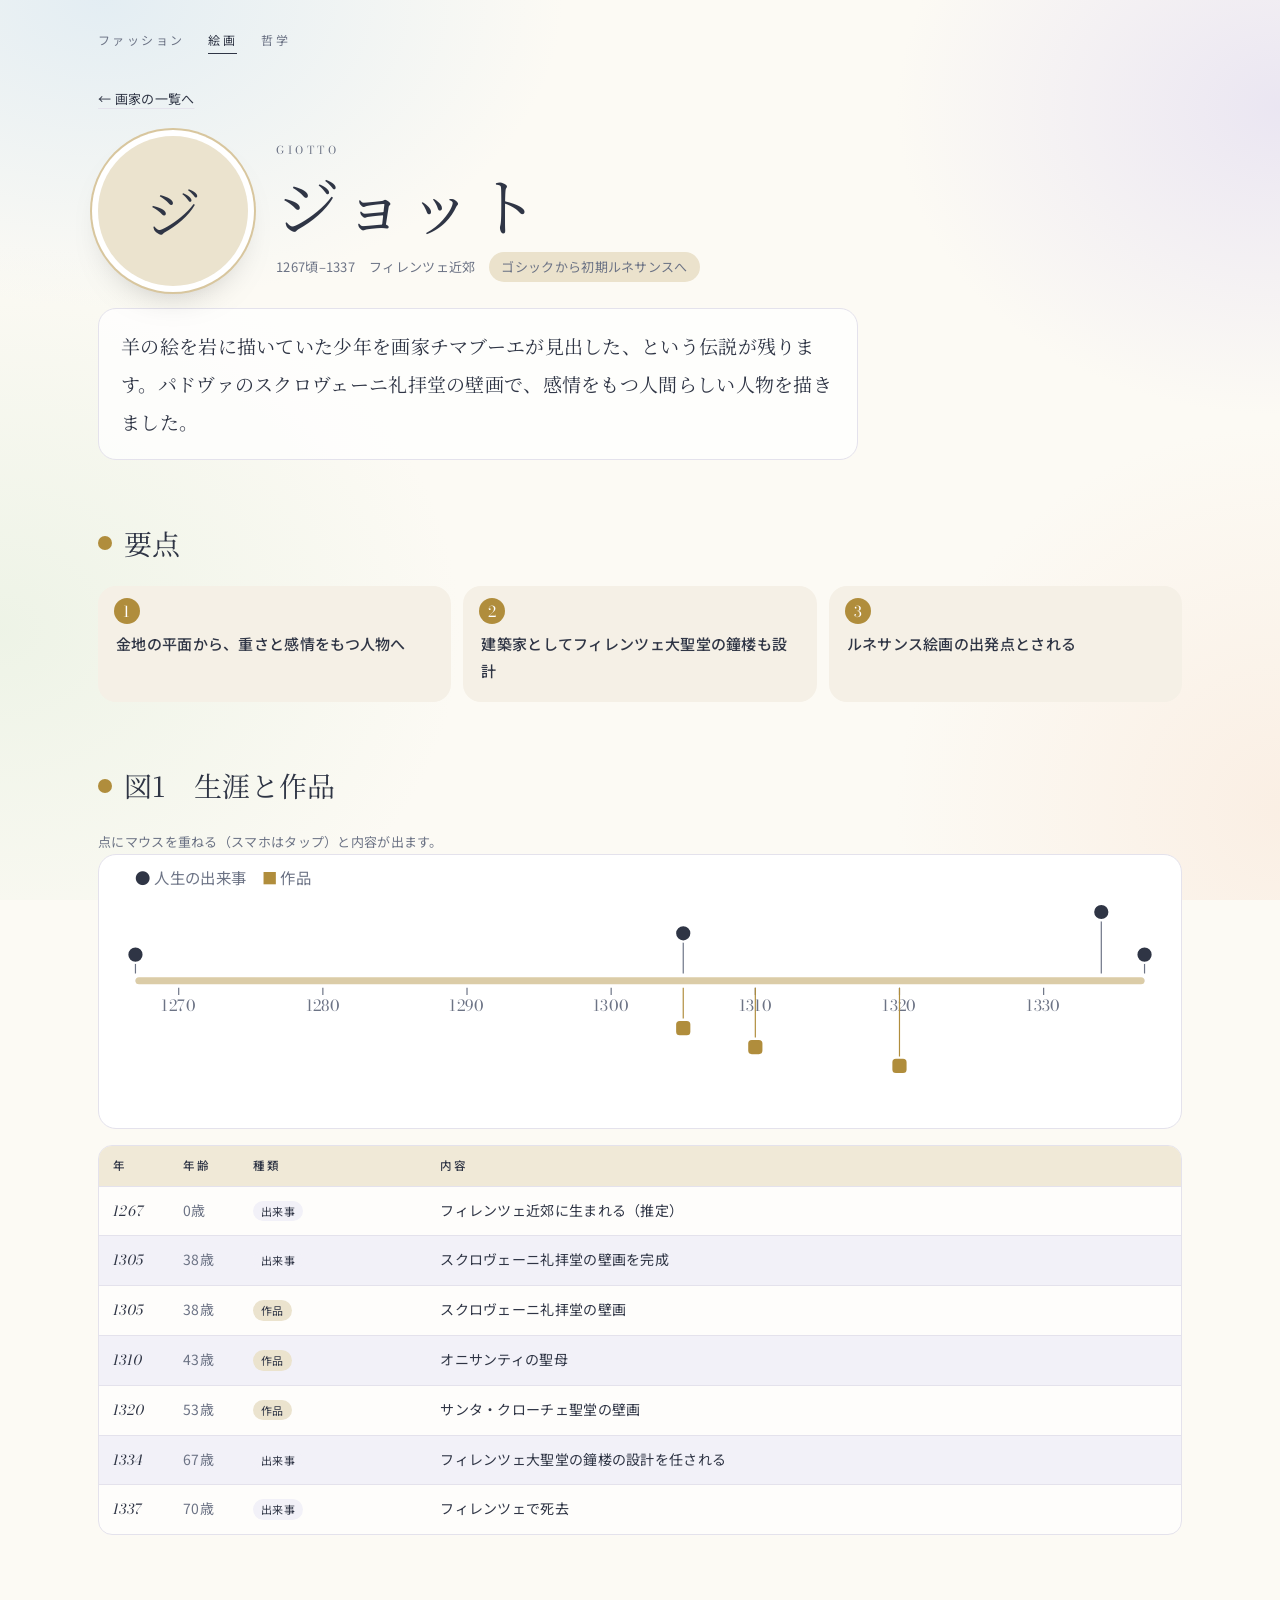
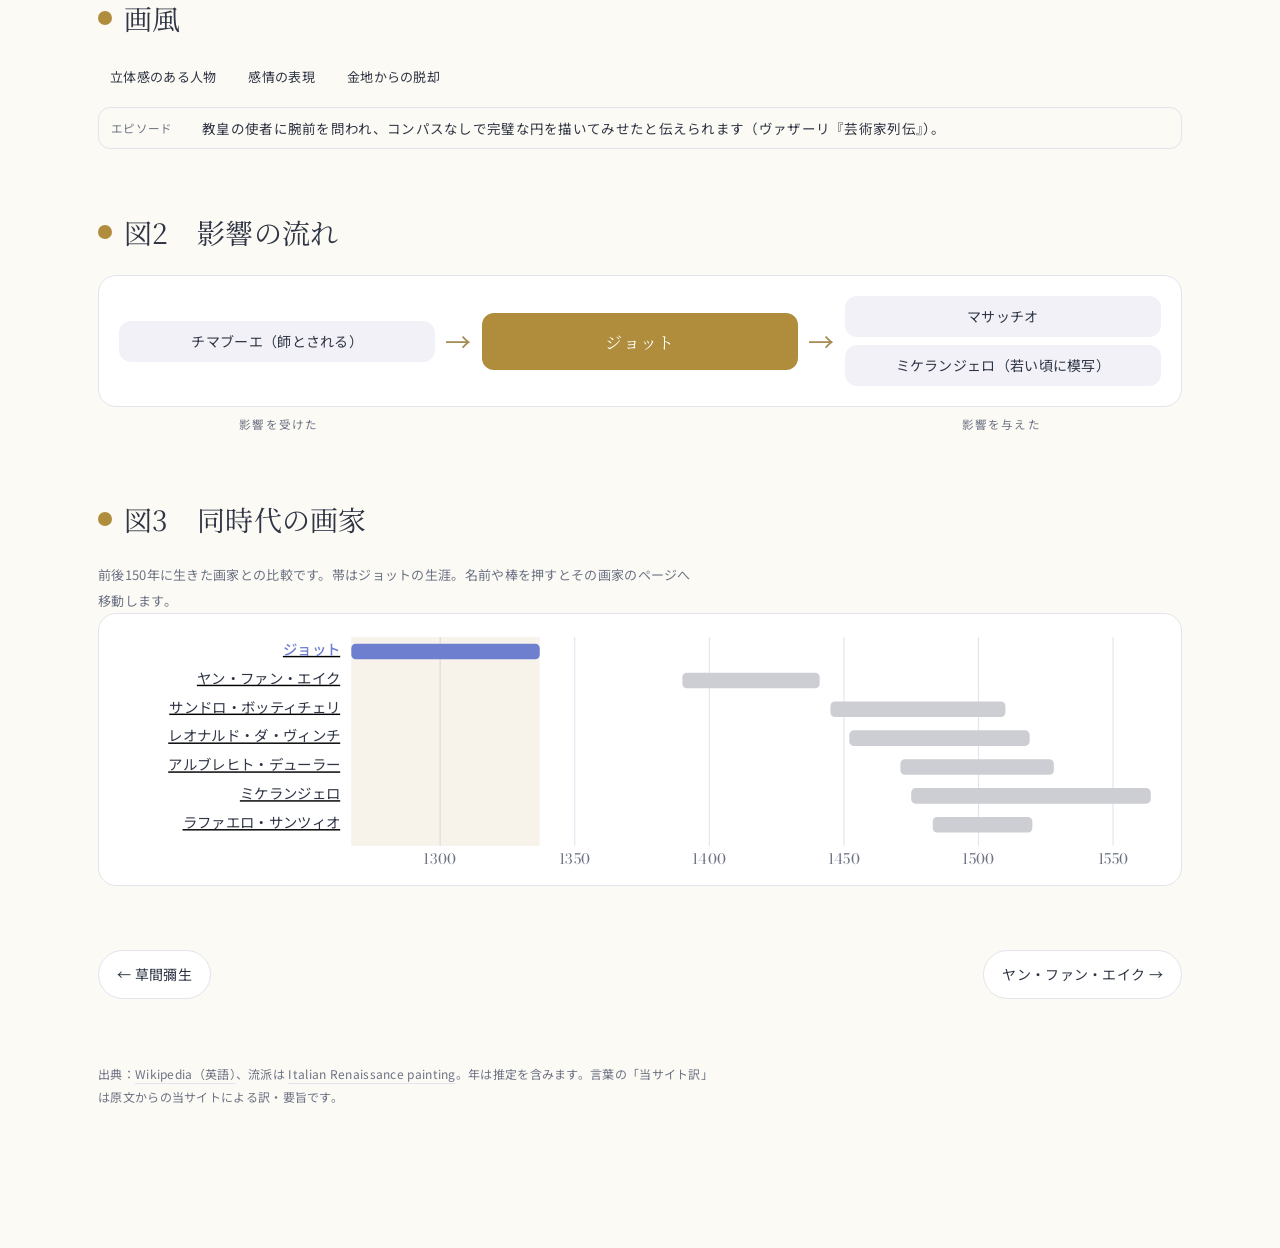
==== artist.html @ 564f96f1 "Add dedicated pages for artists and great books - artist.html?id=…: key points, quotes, life/works t" ====
<!doctype html>
<html lang="ja">
<head>
<meta charset="utf-8">
<meta name="viewport" content="width=device-width, initial-scale=1">
<title>画家を知る</title>
<meta name="description" content="画家の生涯、要点、名言、代表作を図表で紹介するページ">
<link rel="preconnect" href="https://fonts.googleapis.com">
<link rel="preconnect" href="https://fonts.gstatic.com" crossorigin>
<link rel="stylesheet" href="https://fonts.googleapis.com/css2?family=Bodoni+Moda:ital,opsz,wght@0,6..96,400;0,6..96,500;1,6..96,400&family=Noto+Serif+JP:wght@300;400;500&family=Noto+Sans+JP:wght@400;500&display=swap">
<link rel="stylesheet" href="site.css">
</head>
<body class="impression detail-page">

<nav class="genre wrap" aria-label="分野">
  <a href="index.html">ファッション</a>
  <a href="painting.html" aria-current="page">絵画</a>
  <a href="philosophy.html">哲学</a>
</nav>

<main class="wrap" id="page"></main>
<div class="tip" id="tip" role="tooltip" hidden></div>

<script src="data/painting.js"></script>
<script src="data/painting-detail.js"></script>
<script>
const $ = s => document.querySelector(s);
const WIKI = "https://en.wikipedia.org/wiki/";
const yearsOf = a => { const m = a[3].match(/(\d{3,4}).*?–\s*(\d{4})?/); return [+m[1], m[2] ? +m[2] : null]; };
const NOW = 2026;

/* ツールチップ：data-tip を持つ要素に重ねる・タップすると表示 */
const tip = $("#tip");
document.addEventListener("pointerover", e => {
  const t = e.target.closest("[data-tip]"); if (!t) { tip.hidden = true; return; }
  tip.innerHTML = t.dataset.tip; tip.hidden = false;
  const r = t.getBoundingClientRect(), w = tip.offsetWidth;
  tip.style.left = Math.max(8, Math.min(innerWidth - w - 8, r.left + r.width / 2 - w / 2)) + "px";
  tip.style.top = (r.top + scrollY - tip.offsetHeight - 10) + "px";
});

const id = new URLSearchParams(location.search).get("id") || ARTISTS[0][0];
const idx = Math.max(0, ARTISTS.findIndex(a => a[0] === id));
const a = ARTISTS[idx], d = ARTIST_DETAIL[a[0]] || {pts:[], life:[], works:[], from:[], to:[]};
const m = MOVEMENTS.find(x => x.id === a[5]);
const [born, died] = yearsOf(a), end = died || NOW;
document.title = `${a[1]}｜画家を知る`;

/* 図1：生涯と作品の年表（上：出来事、下：作品） */
function lifeChart(){
  const W = 900, H = 190, L = 24, R = 24, Y = 96;
  const x = y => L + (y - born) / Math.max(1, end - born) * (W - L - R);
  const step = (end - born) > 60 ? 10 : 5;
  let g = `<line x1="${L}" y1="${Y}" x2="${W-R}" y2="${Y}" stroke="var(--hair)" stroke-width="2"/>`;
  g += `<rect x="${L}" y="${Y-3}" width="${x(end)-L}" height="6" rx="3" fill="color-mix(in srgb,var(--mc) 45%,#fff)"/>`;
  for (let t = Math.ceil(born / step) * step; t <= end; t += step){
    g += `<line x1="${x(t)}" y1="${Y+6}" x2="${x(t)}" y2="${Y+12}" stroke="var(--sub)" stroke-width="1"/><text x="${x(t)}" y="${Y+26}" text-anchor="middle" class="ax">${t}</text>`;
  }
  d.life.forEach((e, i) => {
    const h = 22 + (i % 3) * 18;
    g += `<line x1="${x(e[0])}" y1="${Y-6}" x2="${x(e[0])}" y2="${Y-h}" stroke="var(--sub)" stroke-width="1"/>
      <circle class="hit" cx="${x(e[0])}" cy="${Y-h}" r="7" fill="var(--ink)" stroke="#fff" stroke-width="2" data-tip="<b>${e[0]}年（${e[0]-born}歳ごろ）</b><br>${e[1]}"/>`;
  });
  d.works.forEach((w, i) => {
    const h = 40 + (i % 3) * 16;
    g += `<line x1="${x(w[1])}" y1="${Y+6}" x2="${x(w[1])}" y2="${Y+h}" stroke="var(--mc)" stroke-width="1"/>
      <rect class="hit" x="${x(w[1])-7}" y="${Y+h-7}" width="14" height="14" rx="4" fill="var(--mc)" stroke="#fff" stroke-width="2" data-tip="<b>${w[0]}</b><br>${w[1]}年（${w[1]-born}歳ごろ）"/>`;
  });
  g += `<text x="${L}" y="14" class="lg"><tspan class="dot-ink">●</tspan> 人生の出来事　<tspan class="dot-mc">■</tspan> 作品</text>`;
  return `<svg viewBox="0 0 ${W} ${H+20}" class="chart" role="img" aria-label="${a[1]}の生涯の出来事と作品を年代順に並べた図">${g}</svg>`;
}

/* 図2：同時代の画家（生涯の長さを横棒で） */
function peersChart(){
  const rows = ARTISTS.map(p => { const [b, e] = yearsOf(p); return {p, b, e: e || NOW, alive: !e}; }).sort((u, v) => u.b - v.b);
  const lo = born - 150, hi = end + 150;
  const list = rows.filter(r => r.e >= lo && r.b <= hi);
  const W = 960, L = 220, R = 20, RH = 26, H = list.length * RH + 40;
  const min = Math.min(...list.map(r => r.b)), max = Math.max(...list.map(r => r.e));
  const x = y => L + (y - min) / (max - min) * (W - L - R);
  let g = "";
  for (let t = Math.ceil(min / 50) * 50; t <= max; t += 50) g += `<line x1="${x(t)}" y1="10" x2="${x(t)}" y2="${H-24}" stroke="var(--hair)" stroke-width="1"/><text x="${x(t)}" y="${H-8}" text-anchor="middle" class="ax">${t}</text>`;
  g += `<rect x="${x(born)}" y="10" width="${x(end)-x(born)}" height="${H-34}" fill="color-mix(in srgb,var(--mc) 10%,transparent)"/>`;
  list.forEach((r, i) => {
    const me = r.p[0] === a[0], y = 14 + i * RH;
    g += `<a href="artist.html?id=${r.p[0]}"><text x="${L-10}" y="${y+12}" text-anchor="end" class="rl${me ? " me" : ""}">${r.p[1]}</text>
      <rect class="hit" x="${x(r.b)}" y="${y+2}" width="${Math.max(4, x(r.e)-x(r.b))}" height="14" rx="4" fill="${me ? "var(--ox)" : "color-mix(in srgb,var(--sub) 35%,#fff)"}" data-tip="<b>${r.p[1]}</b><br>${r.p[3]}${r.alive ? "（存命）" : ""}"/></a>`;
  });
  return `<svg viewBox="0 0 ${W} ${H}" class="chart" role="img" aria-label="${a[1]}と前後150年の画家の生涯の比較">${g}</svg>`;
}

const flow = (from, to) => `<div class="flowmap">
  <div class="fcol">${from.map(t => `<span class="fnode">${t}</span>`).join("") || `<span class="fnode muted">―</span>`}</div>
  <div class="farrow" aria-hidden="true">→</div>
  <div class="fcol"><span class="fnode me">${a[1]}</span></div>
  <div class="farrow" aria-hidden="true">→</div>
  <div class="fcol">${to.map(t => `<span class="fnode">${t}</span>`).join("") || `<span class="fnode muted">―</span>`}</div>
 </div>
 <div class="flowkey"><span>影響を受けた</span><span></span><span>影響を与えた</span></div>`;

const timeline = [...d.life.map(e => [e[0], e[1], "出来事"]), ...d.works.map(w => [w[1], w[0], "作品"])].sort((u, v) => u[0] - v[0]);
const prev = ARTISTS[(idx - 1 + ARTISTS.length) % ARTISTS.length], next = ARTISTS[(idx + 1) % ARTISTS.length];

$("#page").style.setProperty("--mc", m.c);
$("#page").innerHTML = `
 <a class="back linkbtn" href="painting.html#artists">← 画家の一覧へ</a>
 <header class="dp-hero">
  <a class="portrait big" href="${WIKI + a[2]}" target="_blank" rel="noopener" ${a[11] ? `data-portrait="${a[2]}"` : ""}><span>${a[1].slice(0,1)}</span></a>
  <div>
   <div class="eyebrow">${a[2].replace(/_/g, " ")}</div>
   <h1>${a[1]}</h1>
   <div class="dp-meta"><span>${a[3]}</span><span>${a[4]}</span><a class="mpill" href="painting.html#${m.id}" style="--mc:${m.c}">${m.t}</a></div>
  </div>
 </header>
 <p class="dp-lead">${a[6]}</p>

 <h2 class="dp-h">要点</h2>
 <ol class="points">${d.pts.map(p => `<li>${p}</li>`).join("")}</ol>

 ${a[10] ? `<h2 class="dp-h">言葉</h2><figure class="bigquote"><blockquote>「${a[10][0]}」</blockquote><figcaption>${a[1]}　${a[10][1]}</figcaption></figure>` : ""}

 <h2 class="dp-h">図1　生涯と作品</h2>
 <p class="caption">点にマウスを重ねる（スマホはタップ）と内容が出ます。</p>
 <div class="chart-wrap">${lifeChart()}</div>
 <div class="tbl-wrap"><table class="tbl timeline">${table(["年","年齢","種類","内容"], timeline.map(t => [`<span class="latin">${t[0]}</span>`, `${t[0] - born}歳`, `<span class="kind-${t[2] === "作品" ? "w" : "l"}">${t[2]}</span>`, t[1]]))}</table></div>

 <h2 class="dp-h">画風</h2>
 <ul class="signs">${a[7].map(s => `<li>${s}</li>`).join("")}</ul>
 <dl class="kv" style="margin-top:14px"><div><dt>エピソード</dt><dd>${a[9]}</dd></div></dl>

 <h2 class="dp-h">図2　影響の流れ</h2>
 ${flow(d.from, d.to)}

 <h2 class="dp-h">図3　同時代の画家</h2>
 <p class="caption">前後150年に生きた画家との比較です。帯は${a[1]}の生涯。名前や棒を押すとその画家のページへ移動します。</p>
 <div class="chart-wrap">${peersChart()}</div>

 <nav class="pager">
  <a href="artist.html?id=${prev[0]}">← ${prev[1]}</a>
  <a href="artist.html?id=${next[0]}">${next[1]} →</a>
 </nav>
 <p class="notice">出典：<a href="${WIKI + a[2]}" target="_blank" rel="noopener">Wikipedia（英語）</a>、流派は ${m.src.map(s => `<a href="${WIKI + s}" target="_blank" rel="noopener">${s.replace(/_/g, " ")}</a>`).join("、")}。年は推定を含みます。言葉の「当サイト訳」は原文からの当サイトによる訳・要旨です。</p>`;

function table(head, rows){ return `<thead><tr>${head.map(h => `<th scope="col">${h}</th>`).join("")}</tr></thead><tbody>${rows.map(r => `<tr>${r.map((c,i) => `<td data-l="${head[i]}"><span>${c}</span></td>`).join("")}</tr>`).join("")}</tbody>`; }

/* 肖像：パブリックドメインの代表画像がある画家だけ */
(async () => {
  const el = document.querySelector("[data-portrait]"); if (!el) return;
  try {
    const r = await fetch("https://en.wikipedia.org/api/rest_v1/page/summary/" + encodeURIComponent(el.dataset.portrait));
    const u = r.ok ? ((await r.json()).thumbnail || {}).source : null; if (!u) return;
    const img = new Image(); img.alt = ""; img.onload = () => { el.innerHTML = ""; el.appendChild(img); }; img.src = u;
  } catch(_) {}
})();
</script>
</body>
</html>
---- site.css ----
/* Layout: ファッション誌の誌面。白い紙に黒の活字、ディドン体の数字と欧文、細い罫線と余白で区切る。箱や色面は使わない */
:root{
  --bg:#FFFCF7; --ink:#2B2826; --sub:#7A736B; --hair:#EEE7DC; --tint:#F8F2E8; --ox:#E4573D;
  --paper:var(--bg); --muted:var(--sub); --line:var(--hair); --accent:var(--ink); --accent-soft:var(--tint); --mark:var(--ox);
  --k-founder:#C2452F; --k-designer:#2B2826; --k-art:#8C6A4F; --k-place:#5E7385; --k-society:#A8A8A8;
  --f-latin:"Bodoni Moda","Didot","Bodoni 72",serif;
  --f-jserif:"Noto Serif JP","Hiragino Mincho ProN","Yu Mincho",serif;
  --f-body:"Noto Sans JP","Hiragino Sans","Yu Gothic",sans-serif;
}
/* 端末のダークモードには追従せず、常に明るい配色で表示する */
:root[data-theme="dark"]{
  --bg:#0E0E0E; --ink:#EDEDEA; --sub:#9A9A96; --hair:#2A2A2A; --tint:#171716; --ox:#D98B80;
  --k-founder:#D98B80; --k-designer:#EDEDEA; --k-art:#C9A585; --k-place:#93A9BC; --k-society:#6A6A6A; color-scheme:dark}

*{box-sizing:border-box}
body{background:var(--bg);color:var(--ink);font-family:var(--f-body);font-weight:400;font-size:15px;line-height:1.95;letter-spacing:.02em;-webkit-font-smoothing:antialiased}
a{color:inherit;text-decoration:underline;text-decoration-thickness:1px;text-underline-offset:4px;text-decoration-color:var(--hair)}
a:hover{text-decoration-color:var(--ink)}
.wrap{max-width:1180px;margin:0 auto;padding-inline:clamp(16px,4vw,48px)}
h1,h2,h3,h4,h5{margin:0;font-weight:400;text-wrap:balance}
:focus-visible{outline:1px solid var(--ink);outline-offset:3px}
.latin{font-family:var(--f-latin)}
.kicker{font-family:var(--f-latin);font-style:italic;font-size:17px;color:var(--sub);letter-spacing:.01em;display:block;margin-bottom:6px}
.linkbtn{font:inherit;font-size:13px;background:none;border:0;padding:0;color:var(--ink);cursor:pointer;text-decoration:underline;text-decoration-thickness:1px;text-underline-offset:4px;text-decoration-color:var(--hair)}
.linkbtn:hover{text-decoration-color:var(--ink)}
.empty{color:var(--sub)}

/* Masthead */
header.hero{padding-block:clamp(40px,8vw,96px) clamp(28px,4vw,48px);display:grid;grid-template-columns:minmax(0,1.5fr) minmax(0,1fr);gap:24px 56px;align-items:end}
.eyebrow{font-family:var(--f-latin);font-size:12px;letter-spacing:.32em;text-transform:uppercase;color:var(--sub);grid-column:1/-1}
.hero h1{font-family:var(--f-jserif);font-weight:300;font-size:clamp(52px,10vw,124px);line-height:1.05;letter-spacing:.06em}
.hero p{margin:0;color:var(--sub);font-size:14px;line-height:2;max-width:30em}
.strip{display:none}

/* Nav */
nav.tabs{position:sticky;top:env(safe-area-inset-top,0px);z-index:10;background:var(--bg);border-top:1px solid var(--ink);border-bottom:1px solid var(--hair)}
nav.tabs .wrap{display:flex;gap:clamp(18px,3vw,40px);overflow-x:auto;scrollbar-width:none}
nav.tabs button{font:inherit;font-size:13px;letter-spacing:.14em;background:none;border:0;color:var(--sub);padding:16px 0 14px;cursor:pointer;white-space:nowrap;border-bottom:1px solid transparent;margin-bottom:-1px}
nav.tabs button:hover{color:var(--ink)}
nav.tabs button[aria-selected="true"]{color:var(--ink);border-bottom:2px solid var(--ox)}
nav.tabs button small{display:none}
main{padding-block:clamp(40px,6vw,80px) 120px}
section>h2{font-family:var(--f-jserif);font-weight:400;font-size:clamp(28px,4vw,44px);line-height:1.3;letter-spacing:.04em;margin-bottom:18px}
.lead{max-width:38em;color:var(--sub);margin:0 0 48px;font-size:14.5px}
h3.sub{font-family:var(--f-jserif);font-size:21px;font-weight:400;letter-spacing:.04em;margin:72px 0 20px;padding-top:18px;border-top:1px solid var(--ink)}
h3.sub .dot{display:inline-block;width:8px;height:8px;border-radius:50%;margin-right:12px;vertical-align:middle}
.caption{font-size:13px;color:var(--sub);margin:12px 0 0;max-width:46em}
.notice{font-size:12px;color:var(--sub);margin-top:64px;max-width:52em;line-height:1.9}

/* ページ内ID */
.sid{font-size:11px;letter-spacing:.04em;color:var(--sub);text-decoration-color:transparent;font-family:ui-monospace,Menlo,Consolas,monospace;word-break:break-all;line-height:1.5}
.sid:hover{color:var(--ink);text-decoration-color:var(--hair)}
.sid.copied::after{content:" コピーしました";font-family:var(--f-body);color:var(--mark)}
/* 公式動画 */
.video{flex-basis:100%;max-width:640px;aspect-ratio:16/9;background:var(--tint);border:1px solid var(--hair)}
.video iframe{display:block;width:100%;height:100%;border:0}
.vplay{font:inherit;width:100%;height:100%;background:none;border:0;color:var(--ink);cursor:pointer;display:flex;flex-direction:column;align-items:center;justify-content:center;gap:4px;font-size:14px;letter-spacing:.06em}
.vplay span{font-size:28px;line-height:1}
.vplay small{font-size:11.5px;color:var(--sub)}
.vplay:hover span{color:var(--mark)}

/* Filter = text index */
.filter,.brandbar{display:flex;flex-wrap:wrap;gap:6px 22px;margin-bottom:28px}
.chip{font:inherit;font-size:13px;letter-spacing:.06em;background:none;border:0;padding:2px 0;color:var(--sub);cursor:pointer;border-bottom:1px solid transparent}
.chip:hover{color:var(--ink)}
.chip[aria-pressed="true"]{color:var(--ink);border-bottom-color:var(--ink)}
.thread-note{font-size:14px;max-width:44em;margin:-8px 0 32px;color:var(--ink)}
.thread-note b{font-weight:500;margin-right:8px}

/* Timeline */
.eras{border-top:1px solid var(--ink)}
.era{display:grid;grid-template-columns:minmax(150px,240px) minmax(0,1fr);gap:24px 48px;padding:36px 0;border-bottom:1px solid var(--hair);transition:opacity .25s}
.era.dim{opacity:.22}
.swatch{display:flex;flex-direction:column;gap:12px}
.swatch .cloth{width:36px;height:3px}
.swatch .cloth::after{content:none}
.swatch .code{display:none}
.era .years{font-family:var(--f-latin);font-size:clamp(30px,4vw,46px);line-height:1;letter-spacing:-.01em;order:-1}
.era-body{min-width:0}
.era-body .years{display:none}
.era h3{font-family:var(--f-jserif);font-size:22px;letter-spacing:.04em;margin-bottom:10px}
.era .sum{margin:0;max-width:40em}
.tags{margin-top:12px;font-size:12px;color:var(--sub);letter-spacing:.06em}
.tag{display:inline}.tag+.tag::before{content:" ／ "}
details{margin-top:18px}
summary{cursor:pointer;font-size:13px;letter-spacing:.1em;list-style:none;display:inline-block;border-bottom:1px solid var(--hair)}
summary::-webkit-details-marker{display:none}
summary::before{content:"＋ "}
details[open] summary::before{content:"− "}
.cols{display:grid;grid-template-columns:minmax(0,1.3fr) minmax(0,1fr);gap:40px;margin-top:24px}
.cols>div{min-width:0}
.cols h4{font-size:11px;letter-spacing:.24em;color:var(--sub);margin:0 0 10px}
ol.events{list-style:none;padding:0;margin:0;display:grid;gap:10px}
ol.events li{display:grid;grid-template-columns:64px 1fr;gap:12px;font-size:14px;line-height:1.8}
ol.events .y{font-family:var(--f-latin);font-size:15px}
.people{font-size:14px;margin:0 0 22px}
.legacy{font-size:14px;line-height:1.9}

/* Threads */
.threads{display:grid;grid-template-columns:repeat(2,minmax(0,1fr));gap:0 56px}
.thread{border-top:1px solid var(--ink);padding:24px 0 40px}
.thread h3{font-family:var(--f-jserif);font-size:22px;letter-spacing:.04em}
.thread .q{color:var(--sub);font-size:14px;margin:6px 0 20px}
.flow{display:flex;flex-direction:column;gap:8px;font-size:14px}
.flow span.n{display:grid;grid-template-columns:76px 1fr;gap:10px}
.flow span.n b{font-family:var(--f-latin);font-weight:400;font-size:15px}
.flow .arr{display:none}
.thread .see{margin-top:20px;font-size:14px;color:var(--sub)}
.thread .see .linkbtn{margin-top:8px;display:inline-block}

/* Glossary */
.search{width:100%;max-width:440px;font:inherit;padding:10px 0;border:0;border-bottom:1px solid var(--ink);background:transparent;color:var(--ink);margin-bottom:36px;border-radius:0}
.search:focus{outline:none;border-bottom-width:2px}
dl.gloss{display:grid;grid-template-columns:repeat(2,minmax(0,1fr));gap:0 56px;margin:0;border-top:1px solid var(--ink)}
.term{padding:20px 0;border-bottom:1px solid var(--hair)}
.term dt{font-family:var(--f-jserif);font-size:18px;letter-spacing:.03em}
.term dt .en{font-family:var(--f-latin);font-style:italic;font-size:14px;color:var(--sub);margin-left:12px}
.term dd{margin:6px 0 0;font-size:14px}

/* Now */
.lenses{list-style:none;padding:0;margin:0;counter-reset:l;border-top:1px solid var(--ink)}
.lenses li{counter-increment:l;display:grid;grid-template-columns:72px minmax(0,1fr);gap:4px 24px;padding:24px 0;border-bottom:1px solid var(--hair)}
.lenses li::before{content:counter(l,decimal-leading-zero);font-family:var(--f-latin);font-size:30px;line-height:1;grid-row:span 2}
.lenses b{font-family:var(--f-jserif);font-weight:400;font-size:19px}
.lenses span{font-size:14px;color:var(--sub)}
.cycle{overflow-x:auto;padding:8px 0}
.cycle svg{display:block;min-width:620px;width:100%;height:auto}
.now{display:grid;grid-template-columns:repeat(3,minmax(0,1fr));gap:0 40px}
.now div{border-top:1px solid var(--hair);padding:20px 0 28px}
.now h4{font-family:var(--f-jserif);font-size:17px;margin:0 0 8px}
.now p{margin:0;font-size:13.5px;color:var(--sub);line-height:1.9}
.sources{list-style:none;padding:0;margin:0;border-top:1px solid var(--ink)}
.sources li{display:grid;grid-template-columns:minmax(160px,260px) 1fr;gap:16px;padding:16px 0;border-bottom:1px solid var(--hair);font-size:14px}
.sources li a{font-family:var(--f-latin);font-size:18px;text-decoration:none}
.sources li span{color:var(--sub);font-size:13px}

/* Runway */
.seasonkey{display:grid;grid-template-columns:repeat(4,minmax(0,1fr));gap:0 32px;border-top:1px solid var(--ink);margin-bottom:8px}
.seasonkey span{font-size:13px;color:var(--sub);padding:16px 0;line-height:1.7}
.seasonkey b{display:block;font-family:var(--f-latin);font-weight:400;font-size:22px;color:var(--ink);margin-bottom:2px}
.mood{list-style:none;padding:0;margin:0;border-top:1px solid var(--ink)}
.mood li{display:grid;grid-template-columns:minmax(120px,200px) minmax(0,1fr);gap:24px;padding:22px 0;border-bottom:1px solid var(--hair)}
.mood .y{font-family:var(--f-latin);font-size:24px;line-height:1.2}
.mood b{display:block;font-family:var(--f-jserif);font-weight:400;font-size:18px;margin-bottom:4px}
.mood span{font-size:14px;color:var(--sub)}
.brandbar{gap:10px 28px;border-top:1px solid var(--ink);padding-top:20px}
.brandbar .chip{font-family:var(--f-latin);font-size:15px;letter-spacing:.14em;text-transform:uppercase}
.photonote{font-size:12.5px;color:var(--sub);margin:0 0 40px;max-width:56em;line-height:1.9}
.brand{padding:0}
.brand-head{padding-bottom:28px}
.brand-head h3{font-family:var(--f-latin);font-size:clamp(44px,8vw,96px);line-height:1;letter-spacing:.02em;text-transform:uppercase}
.brand-head .now-cd{font-size:13px;color:var(--sub);margin-top:14px;letter-spacing:.04em}
.brand-head .now-cd b{color:var(--ink);font-weight:500}
.brand-grid{display:grid;grid-template-columns:minmax(0,1fr) minmax(0,1.4fr);gap:24px 64px;border-top:1px solid var(--hair);padding-top:24px;margin-bottom:56px}
.brand-grid>div{min-width:0}
.brand h4{font-size:11px;letter-spacing:.24em;color:var(--sub);margin:0 0 14px;font-weight:400}
.cdline{list-style:none;padding:0;margin:0;display:grid;gap:10px}
.cdline li{display:grid;grid-template-columns:110px 1fr;gap:12px;font-size:14px;color:var(--sub)}
.cdline li.cur{color:var(--ink)}
.cdline li span{font-family:var(--f-latin);font-size:14px}
.readit{font-family:var(--f-jserif);font-size:16px;line-height:2}
.showlist{border-top:1px solid var(--ink)}
.show{display:grid;grid-template-columns:minmax(140px,220px) minmax(0,1fr);gap:24px 48px;padding:40px 0;border-bottom:1px solid var(--hair)}
.show .fig{display:none}
.show-side{display:flex;flex-direction:column;gap:10px}
.show-side .season{font-family:var(--f-latin);font-size:clamp(26px,3vw,36px);line-height:1}
.show-side .when{font-size:12px;color:var(--sub);line-height:1.7}
.pal{display:flex;gap:0;margin-top:6px}
.pal span{width:22px;height:22px}
.show-body{min-width:0}
.show-meta{display:flex;flex-wrap:wrap;gap:4px 14px;font-size:12px;color:var(--sub);letter-spacing:.06em}
.show-meta .season{font-family:var(--f-latin);font-size:14px;letter-spacing:.12em;color:var(--ink)}
.show h5{font-family:var(--f-jserif);font-size:24px;letter-spacing:.03em;margin:0 0 18px;line-height:1.5}
dl.pts{margin:0;display:grid;gap:10px}
dl.pts div{display:grid;grid-template-columns:7em minmax(0,1fr);gap:16px;font-size:14px;line-height:1.9}
dl.pts dt{color:var(--sub);font-size:12px;letter-spacing:.08em;padding-top:3px}
dl.pts dd{margin:0}
.evals{display:grid;grid-template-columns:repeat(2,minmax(0,1fr));gap:32px;margin-top:24px;padding-top:18px;border-top:1px solid var(--hair)}
.ev{font-size:13.5px;line-height:1.9}
.ev b{display:block;font-size:11px;letter-spacing:.24em;font-weight:400;color:var(--sub);margin-bottom:4px}
.ev.con b{color:var(--ox)}
.ctx{font-size:13.5px;margin:20px 0 0;color:var(--sub)}
.ctx b{font-size:11px;letter-spacing:.24em;font-weight:400;margin-right:12px;color:var(--ink)}
.links{margin-top:24px;display:flex;flex-wrap:wrap;gap:10px 28px;align-items:baseline}
.more{font-size:14px;letter-spacing:.06em;text-decoration-color:var(--ink)}
.photo{font-size:13px;color:var(--sub)}
.src{flex-basis:100%;font-size:11.5px;color:var(--sub);display:flex;flex-wrap:wrap;gap:2px 14px;line-height:1.8}
.src span{letter-spacing:.24em;margin-right:4px}
.src a{color:var(--sub)}

/* Detail */
.back{margin-bottom:40px}
.dhead{padding-bottom:48px}
.dhead .show-meta{margin-bottom:14px}
.dhead h2{font-family:var(--f-jserif);font-weight:300;font-size:clamp(34px,6vw,72px);line-height:1.2;letter-spacing:.04em;margin:0 0 28px}
.concept{font-family:var(--f-jserif);font-size:clamp(16px,1.8vw,19px);line-height:2.1;max-width:36em;margin:0}
.chain{display:grid;grid-auto-flow:column;grid-auto-columns:minmax(0,1fr);position:relative;margin:8px 0 24px;padding-top:44px}
.chain::before{content:"";position:absolute;left:0;right:0;top:51px;height:1px;background:var(--ink)}
.node{position:relative;padding:28px 16px 0 0;font-size:13.5px;line-height:1.6;min-width:0}
.node::before{content:"";position:absolute;top:3px;left:0;width:9px;height:9px;border-radius:50%;background:var(--bg);border:1px solid var(--ink)}
.node.here::before{background:var(--ink)}
.node .cy{position:absolute;top:-44px;left:0;font-family:var(--f-latin);font-size:26px;line-height:1}
.node span:last-child{display:block}
.node.here span:last-child{font-weight:500}
.carr{display:none}
.srcgrid{border-top:1px solid var(--ink)}
.srccard{display:grid;grid-template-columns:minmax(120px,200px) minmax(0,1fr);gap:4px 48px;padding:28px 0;border-bottom:1px solid var(--hair);transition:background .4s}
.srccard.flash{background:var(--tint)}
.srchead{grid-row:span 5;display:flex;flex-direction:column;gap:8px}
.srchead .cy{font-family:var(--f-latin);font-size:26px;line-height:1}
.kind{font-size:11px;letter-spacing:.14em;color:var(--sub);display:flex;align-items:center;gap:8px}
.kind::before{content:"";width:7px;height:7px;border-radius:50%;background:currentColor}
.k-founder::before{background:var(--k-founder)}.k-designer::before{background:var(--k-designer)}.k-art::before{background:var(--k-art)}.k-place::before{background:var(--k-place)}.k-society::before{background:var(--k-society)}
.srccard h4{font-family:var(--f-jserif);font-size:20px;letter-spacing:.03em;margin:0 0 8px}
.srccard p{font-size:14px;margin:0 0 12px;max-width:42em}
.srccard .how{font-family:var(--f-jserif);font-size:15px}
.srccard .how b{display:block;font-family:var(--f-body);font-size:11px;letter-spacing:.24em;font-weight:400;color:var(--sub);margin-bottom:2px}
.srclinks{display:flex;flex-direction:column;gap:6px;font-size:12.5px;color:var(--sub)}
.srclinks .linkbtn{align-self:flex-start;font-size:12.5px}
.dbody{display:grid;grid-template-columns:minmax(140px,220px) minmax(0,1fr);gap:24px 48px;border-top:1px solid var(--ink);padding-top:28px}
.fig{margin:0}
.fig svg{display:none}
.fig figcaption{display:none}
#srcmap{border-top:1px solid var(--ink);padding-top:16px}
#srcmap svg{min-width:720px}

/* Forecast */
.method{display:grid;grid-template-columns:repeat(3,minmax(0,1fr));gap:0 40px;margin-bottom:24px}
.method div{border-top:1px solid var(--ink);padding:20px 0}
.method h4{font-family:var(--f-jserif);font-size:19px;margin:0 0 8px}
.method p{margin:0;font-size:13.5px;color:var(--sub)}
.calc{border-top:1px solid var(--ink);border-bottom:1px solid var(--hair);padding:28px 0 32px;margin-top:48px}
.calc label{font-family:var(--f-jserif);font-size:18px}
.calc input[type=range]{width:100%;max-width:520px;display:block;margin:20px 0 4px;accent-color:var(--ink)}
.calc .yr{font-family:var(--f-latin);font-size:64px;line-height:1.1}
.calc-out{display:grid;grid-template-columns:repeat(2,minmax(0,1fr));gap:40px;margin-top:20px}
.calc-out div{min-width:0}
.calc-out .k{font-size:11px;letter-spacing:.24em;color:var(--sub);margin-bottom:6px}
.calc-out p{margin:0;font-size:14px;line-height:2}
.fc{border-top:1px solid var(--ink)}
.fcard{display:grid;grid-template-columns:minmax(0,1fr) auto;gap:8px 32px;padding:28px 0;border-bottom:1px solid var(--hair)}
.fcard h4{font-family:var(--f-jserif);font-size:22px;letter-spacing:.03em}
.fcard .meta{display:flex;gap:18px;align-items:baseline;justify-content:flex-end;white-space:nowrap}
.pill{font-size:12px;letter-spacing:.08em;color:var(--sub)}
.pill.hi,.pill.mid,.pill.lo{color:var(--ink)}
.pill.hi::after{content:" ●●●"}.pill.mid::after{content:" ●●○"}.pill.lo::after{content:" ●○○"}
.pill.hi::after,.pill.mid::after,.pill.lo::after{letter-spacing:.1em;font-size:9px;vertical-align:2px}
.fcard p{grid-column:1/-1;margin:4px 0 0;font-size:14.5px;max-width:46em}
.fcard .sig{grid-column:1/-1;font-size:13px;color:var(--sub)}
.fcard .sig b{font-weight:400;color:var(--ink);letter-spacing:.06em}

@media (max-width:760px){
  header.hero{grid-template-columns:1fr}
  .era,.show,.srccard,.dbody,.mood li,.sources li{grid-template-columns:1fr;gap:12px}
  .srchead{grid-row:auto;flex-direction:row;align-items:baseline;gap:16px}
  .cols,.threads,dl.gloss,.now,.brand-grid,.method,.calc-out,.evals,.seasonkey{grid-template-columns:1fr}
  .seasonkey{gap:0}
  dl.pts div{grid-template-columns:1fr;gap:0}
  .show-side{flex-direction:row;flex-wrap:wrap;align-items:baseline;gap:8px 16px}
  .chain{grid-auto-flow:row;grid-auto-columns:auto;padding-top:0;padding-left:20px}
  .chain::before{left:4px;right:auto;top:8px;bottom:8px;width:1px;height:auto}
  .node{padding:0 0 22px 20px}
  .node::before{left:-20px;top:6px}
  .node .cy{position:static;display:block;font-size:20px;margin-bottom:2px}
  .fcard{grid-template-columns:1fr}.fcard .meta{justify-content:flex-start}
  .lenses li{grid-template-columns:48px minmax(0,1fr)}
}
@media (prefers-reduced-motion:reduce){*{transition:none!important}}

/* 分野の切り替え（ファッション／絵画／…） */
.genre{display:flex;flex-wrap:wrap;gap:6px 24px;padding-top:20px;font-size:12px;letter-spacing:.2em}
.genre a,.genre span{color:var(--sub);text-decoration:none;padding-bottom:2px;border-bottom:1px solid transparent}
.genre a:hover{color:var(--ink)}
.genre [aria-current="page"]{color:var(--ink);border-bottom-color:var(--ink)}
.genre .soon{color:var(--sub);opacity:.55}

/* 絵画ページ：流派ごとの色（--mc）をアクセントに使う */
.era,[id^="era-"],[id^="mv-"]{scroll-margin-top:64px}
.mv{--mc-soft:color-mix(in srgb,var(--mc) 16%,var(--bg))}
.mv .cloth{width:56px;height:8px;border-radius:4px;background:var(--mc)}
.era h3 .en{display:block;font-family:var(--f-latin);font-style:italic;font-size:15px;color:var(--sub);letter-spacing:.01em;margin-top:2px}
h4.lbl{font-size:11px;letter-spacing:.24em;color:var(--sub);margin:18px 0 8px}
ul.signs{margin:0;padding:0;list-style:none;display:flex;flex-wrap:wrap;gap:8px;max-width:46em}
ul.signs li{font-size:13px;line-height:1.6;padding:5px 12px;border-radius:999px;background:var(--mc-soft)}
.mv .tags{margin-top:16px}
.mv .tag{display:inline-block;font-size:11.5px;padding:2px 10px;border:1px solid var(--hair);border-radius:999px;margin:0 6px 6px 0}
.mv .tag+.tag::before{content:none}
.gallery{display:grid;grid-template-columns:repeat(auto-fill,minmax(150px,1fr));gap:16px;margin-top:22px;max-width:52em}
.wcard{margin:0;min-width:0}
.wcard .thumb{display:grid;place-items:center;aspect-ratio:4/5;border-radius:12px;overflow:hidden;background:var(--mc-soft);text-decoration:none;transition:transform .2s}
.wcard .thumb:hover{transform:translateY(-2px)}
.wcard img{width:100%;height:100%;object-fit:contain;display:block}
.wcard .ph{font-size:11.5px;color:var(--sub);text-align:center;padding:12px;line-height:1.6}
.wcard figcaption{margin-top:8px;font-size:12.5px;line-height:1.6}
.wcard figcaption b{display:block;font-weight:500}
.wcard figcaption span{color:var(--sub);font-size:11.5px}

/* 表：角丸、色付きの見出し、交互の背景 */
.tbl-wrap{margin-top:16px}
.tbl{width:100%;border-collapse:separate;border-spacing:0;font-size:14px;line-height:1.7;border:1px solid var(--hair);border-radius:14px;overflow:hidden;background:var(--bg)}
.tbl th{font-weight:500;font-size:11.5px;letter-spacing:.14em;text-align:left;padding:10px 14px;background:color-mix(in srgb,var(--mc,var(--ox)) 16%,var(--bg));white-space:nowrap}
.tbl td{padding:12px 14px;vertical-align:top;border-top:1px solid var(--hair)}
.tbl tbody tr:nth-child(even) td{background:var(--tint)}
.tbl b{font-weight:500}
.tbl .latin{font-style:italic}
.tbl .num{display:inline-grid;place-items:center;width:28px;height:28px;border-radius:50%;background:var(--ox);color:#fff;font-family:var(--f-latin);font-size:15px}
.tbl.meta td:first-child{white-space:nowrap;color:var(--sub);font-size:12px;width:8em}
.works td:first-child{width:30%}
.works td:first-child small{display:block;font-size:12px;color:var(--sub)}
.works td:last-child{width:7.5em}
.mpill{display:inline-block;padding:2px 12px;border-radius:999px;background:color-mix(in srgb,var(--mc) 22%,var(--bg));text-decoration:none;font-size:13px;white-space:nowrap}
.mpill:hover{background:color-mix(in srgb,var(--mc) 38%,var(--bg))}
.src-a{display:inline-block;font-size:12px;color:var(--sub);margin-right:10px;white-space:nowrap}
@media (max-width:960px){
  .tbl,.tbl tbody,.tbl tr,.tbl td{display:block;width:100%}
  .tbl{border:0;border-radius:0;background:none}
  .tbl thead{position:absolute;width:1px;height:1px;overflow:hidden;clip:rect(0 0 0 0)}
  .tbl tr{padding:12px 14px;margin-bottom:10px;border-radius:12px;border:1px solid var(--hair);background:var(--bg)}
  .tbl tbody tr:nth-child(even){background:var(--tint)}
  .tbl tbody tr:nth-child(even) td{background:none}
  .tbl td{display:grid;grid-template-columns:5.5em minmax(0,1fr);gap:10px;padding:3px 0;border:0}
  .tbl td::before{content:attr(data-l);font-size:11px;letter-spacing:.14em;color:var(--sub);padding-top:3px}
  .tbl.meta td:first-child{width:auto}
  .works td:first-child,.works td:last-child{width:100%}
}
@media (max-width:760px){
  .gallery{grid-template-columns:repeat(2,minmax(0,1fr));gap:12px}
  .genre{gap:6px 18px;letter-spacing:.12em}
}

/* ===== 共通のポップな部品（ファッション・絵画の両ページ） ===== */
.chip{padding:5px 14px;border-radius:999px;border:1px solid var(--hair);background:var(--bg)}
.chip:hover{border-color:var(--ox);color:var(--ink)}
.chip[aria-pressed="true"]{background:var(--ox);border-color:var(--ox);color:#fff}
.filter,.brandbar{gap:8px}
.brandbar{border-top:0;padding-top:0}
.brandbar .chip{font-size:13px;letter-spacing:.1em}
.thread-note{background:var(--tint);border-radius:12px;padding:12px 16px;margin:0 0 28px}
.mv .cloth{width:56px;height:8px;border-radius:4px;background:var(--mc)}
.tbl.events td:first-child{width:6.5em;white-space:nowrap;font-size:15px}
.tbl.events .latin{font-family:var(--f-latin)}

.threads{gap:20px}
.thread{border:1px solid var(--hair);border-radius:16px;padding:22px 24px 24px;background:var(--bg)}
.flow{gap:0;border-radius:12px;overflow:hidden;border:1px solid var(--hair)}
.flow span.n{padding:8px 12px}
.flow span.n:nth-child(even){background:var(--tint)}

dl.gloss{border-top:0;gap:12px}
.term{border:1px solid var(--hair);border-radius:14px;padding:16px 18px;background:var(--bg)}

.lenses{border-top:0;display:grid;gap:10px}
.lenses li{border:1px solid var(--hair);border-radius:14px;padding:16px 18px;background:var(--bg)}
.lenses li::before{content:counter(l);display:grid;place-items:center;width:36px;height:36px;border-radius:50%;background:var(--ox);color:#fff;font-size:18px}
.lenses li{grid-template-columns:52px minmax(0,1fr)}
.now,.method{gap:12px}
.now div,.method div{border:1px solid var(--hair);border-radius:14px;padding:16px 18px;background:var(--bg)}
.sources{border-top:0}

.seasonkey{border-top:0;gap:10px}
.seasonkey span{background:var(--tint);border-radius:12px;padding:12px 14px}
.mood{border-top:0}
.showlist{border-top:0}
.show{border:1px solid var(--hair);border-radius:18px;padding:24px;margin-bottom:16px;background:var(--bg)}
.pal{gap:4px}
.pal span{border-radius:50%;box-shadow:0 0 0 1px var(--hair)}
dl.pts{gap:0;border:1px solid var(--hair);border-radius:14px;overflow:hidden}
dl.pts div{padding:10px 14px}
dl.pts div:nth-child(even){background:var(--tint)}
.evals{border-top:0;padding-top:0;gap:12px}
.ev{border-radius:14px;padding:12px 16px}
.ev.pro{background:#E7F3EC}
.ev.con{background:#FCE9E4}
.ctx{background:var(--tint);border-radius:12px;padding:10px 14px}
.more{display:inline-block;padding:4px 14px;border-radius:999px;background:var(--ox);color:#fff;text-decoration:none}
.srcgrid{border-top:0;display:grid;gap:12px}
.srccard{border:1px solid var(--hair);border-radius:16px;padding:20px;background:var(--bg)}
.dbody{border-top:0}
.fc{border-top:0;display:grid;gap:12px}
.fcard{border:1px solid var(--hair);border-radius:16px;padding:20px;background:var(--bg)}
.fcard .pill{padding:3px 12px;border-radius:999px;background:var(--tint)}
.fcard .pill.hi{background:#E7F3EC}.fcard .pill.mid{background:#FFF3D6}.fcard .pill.lo{background:#FCE9E4}
.calc{border:1px solid var(--hair);border-radius:16px;padding:20px 24px}
.calc input[type=range]{accent-color:var(--ox)}
@media (max-width:760px){
  .show{padding:18px}
  .lenses li{grid-template-columns:44px minmax(0,1fr)}
}

/* ===== 絵画ページ：印象派のテーマ =====
   モネの睡蓮のような淡い色の重なりと、点描のような筆触（ダブ）を背景に置く */
.impression{
  --bg:#FCFAF4; --ink:#2F3545; --sub:#6C7385; --hair:#E4E2EC; --tint:#F2F1F8; --ox:#6E7FD0;
  background:
    radial-gradient(60vw 40vw at 8% 0%, rgba(207,227,242,.55), transparent 60%),
    radial-gradient(50vw 40vw at 100% 12%, rgba(217,210,240,.5), transparent 60%),
    radial-gradient(60vw 50vw at 0% 70%, rgba(220,235,214,.45), transparent 60%),
    radial-gradient(50vw 50vw at 100% 90%, rgba(248,225,208,.45), transparent 60%),
    var(--bg);
  background-attachment:fixed;
}
.impression header.hero{position:relative;isolation:isolate}
.impression .dabs{position:absolute;inset:-20px 0 0;z-index:-1;pointer-events:none;opacity:.75;overflow:hidden}
.impression .dabs svg{width:100%;height:100%;display:block}
.impression .hero h1{font-weight:400;background:linear-gradient(100deg,#4D63B8 0%,#8D6BB8 35%,#4F8F7A 70%,#C9813E 100%);-webkit-background-clip:text;background-clip:text;color:transparent}
.impression nav.tabs{background:rgba(252,250,244,.82);-webkit-backdrop-filter:blur(10px);backdrop-filter:blur(10px)}
.impression section>h2{display:inline-block;padding-bottom:6px;background:linear-gradient(90deg,rgba(110,127,208,.35),rgba(141,107,184,.25),rgba(79,143,122,.3)) left bottom/100% 6px no-repeat;border-radius:2px}
.impression .eras{border-top:0}
.impression .era.mv{border:0;border-radius:22px;padding:28px;margin-bottom:18px;background:rgba(255,255,255,.62);box-shadow:0 1px 0 var(--hair),0 10px 30px -18px color-mix(in srgb,var(--mc) 60%,transparent)}
.impression .era.mv .cloth{height:10px;width:72px;border-radius:6px;background:radial-gradient(circle at 20% 50%,color-mix(in srgb,var(--mc) 70%,#fff) 0 30%,transparent 31%),radial-gradient(circle at 55% 40%,var(--mc) 0 32%,transparent 33%),radial-gradient(circle at 85% 60%,color-mix(in srgb,var(--mc) 60%,#fff) 0 30%,transparent 31%),color-mix(in srgb,var(--mc) 35%,#fff)}
.impression .tbl,.impression .thread,.impression .term{background:rgba(255,255,255,.7)}
.impression .wcard .thumb{border-radius:16px;box-shadow:0 8px 22px -14px rgba(47,53,69,.45)}
@media (max-width:760px){
  .impression .era.mv{padding:20px 18px;border-radius:18px}
}

/* ===== 哲学ページ：古典のテーマ =====
   大理石のような白地に、ギリシャの壺のテラコッタ色と墨の紺。雷文（メアンダー）の帯で区切る */
.classic{
  --bg:#F8F6F1; --ink:#1F2433; --sub:#6A6E7A; --hair:#E2DED4; --tint:#F0ECE3; --ox:#B5532F;
  background:
    radial-gradient(80vw 50vw at 90% -10%, rgba(181,83,47,.08), transparent 60%),
    radial-gradient(70vw 50vw at -10% 110%, rgba(61,90,128,.08), transparent 60%),
    var(--bg);
  background-attachment:fixed;
}
.classic .hero h1{font-weight:400;letter-spacing:.1em}
.classic .hero h1::after{content:"";display:block;width:72px;height:4px;background:var(--ox);margin-top:18px;border-radius:2px}
.meander{height:18px;margin:0 clamp(16px,4vw,48px);opacity:.85;
  background:url("data:image/svg+xml,%3Csvg xmlns='http://www.w3.org/2000/svg' width='36' height='18' viewBox='0 0 36 18'%3E%3Cpath d='M0 17H6V1H22V13H12V7H17' fill='none' stroke='%23B5532F' stroke-width='2'/%3E%3Cpath d='M17 7V9M18 17H36' fill='none' stroke='%23B5532F' stroke-width='2'/%3E%3C/svg%3E") repeat-x left center/36px 18px}
.classic nav.tabs{background:rgba(248,246,241,.9);-webkit-backdrop-filter:blur(8px);backdrop-filter:blur(8px);border-top:0}
.classic section>h2{border-left:6px solid var(--ox);padding-left:14px}
.classic .eras{border-top:0}
.classic .era.mv{border:1px solid var(--hair);border-top:4px solid var(--mc);border-radius:6px 6px 16px 16px;padding:28px;margin-bottom:18px;background:rgba(255,255,255,.75)}
.classic .era.mv .cloth{width:40px;height:40px;border-radius:50%;background:radial-gradient(circle at 35% 35%,color-mix(in srgb,var(--mc) 55%,#fff),var(--mc))}
.classic .tbl th{background:color-mix(in srgb,var(--mc,var(--ox)) 14%,#fff)}
.classic .tbl,.classic .thread,.classic .term{background:rgba(255,255,255,.8)}
.bigq{font-family:var(--f-jserif);font-size:clamp(18px,2vw,22px);line-height:1.6;margin:4px 0 12px;padding-left:16px;border-left:3px solid var(--mc,var(--ox))}
.tbl .quote{font-family:var(--f-jserif);font-weight:500}
.tbl.people td:first-child{white-space:nowrap}
.tbl.people td:first-child a{text-decoration:none}
.tbl.people td:nth-child(2){white-space:nowrap;font-size:13px;color:var(--sub)}
.tbl small{color:var(--sub);font-size:11.5px}
@media (max-width:960px){
  .tbl.people td:first-child,.tbl.people td:nth-child(2){white-space:normal}
}
@media (max-width:760px){
  .classic .era.mv{padding:20px 18px}
}

/* 名著カード（哲学） */
.books{display:grid;grid-template-columns:repeat(auto-fill,minmax(260px,1fr));gap:14px;margin-top:4px}
.book{border:1px solid var(--hair);border-radius:16px;padding:16px 18px;background:rgba(255,255,255,.85);display:flex;flex-direction:column;gap:8px}
.bk-head{display:flex;flex-wrap:wrap;align-items:baseline;gap:4px 10px}
.bk-head b{font-family:var(--f-jserif);font-weight:500;font-size:17px}
.bk-head span{font-size:12px;color:var(--sub)}
.book blockquote{margin:0;padding:10px 14px;border-radius:10px;background:color-mix(in srgb,var(--mc,var(--ox)) 10%,#fff);font-family:var(--f-jserif);font-size:15px;line-height:1.8}
.book blockquote cite{display:block;font-style:normal;font-family:var(--f-body);font-size:11px;color:var(--sub);margin-top:4px}
.book p{margin:0;font-size:13.5px;line-height:1.85}
.bk-links{display:flex;flex-wrap:wrap;gap:6px;margin-top:auto;padding-top:4px}
.bk-links a{font-size:12px;padding:3px 10px;border-radius:999px;border:1px solid var(--hair);text-decoration:none;color:var(--sub)}
.bk-links a.aoz{background:#2E6B4F;border-color:#2E6B4F;color:#fff}
.bk-links span{font-size:11.5px;color:var(--sub)}
.badge{display:inline-block;font-size:10.5px;letter-spacing:.06em;padding:1px 8px;border-radius:999px;background:#2E6B4F;color:#fff !important;vertical-align:2px}
#bookTable small{display:block;color:var(--sub);font-size:12px;margin-top:4px}

/* 画家カード（絵画） */
.artists{display:grid;grid-template-columns:repeat(auto-fill,minmax(320px,1fr));gap:16px}
.artist{border:1px solid var(--hair);border-radius:20px;padding:20px;background:rgba(255,255,255,.75);display:flex;flex-direction:column;gap:10px;scroll-margin-top:72px;min-width:0}
.artist p{margin:0;font-size:14px;line-height:1.85}
.ar-head{display:flex;gap:14px;align-items:center}
.ar-head h3{font-family:var(--f-jserif);font-size:20px;margin:0}
.ar-meta{font-size:12px;color:var(--sub);margin:2px 0 6px}
.portrait{flex:none;width:76px;height:76px;border-radius:50%;overflow:hidden;display:grid;place-items:center;background:color-mix(in srgb,var(--mc) 25%,#fff);text-decoration:none;box-shadow:0 0 0 3px #fff,0 0 0 4px color-mix(in srgb,var(--mc) 40%,#fff)}
.portrait span{font-family:var(--f-jserif);font-size:28px;color:var(--ink)}
.portrait img{width:100%;height:100%;object-fit:cover;object-position:center 20%}
.artist .tbl-wrap{margin-top:0}
.artist .sid{align-self:flex-end}
@media (max-width:760px){
  .artists{grid-template-columns:1fr}
  .books{grid-template-columns:1fr}
}
.artist{--mc-soft:color-mix(in srgb,var(--mc) 16%,#fff)}
.artists{grid-template-columns:repeat(auto-fill,minmax(340px,1fr))}
dl.kv{margin:0;border:1px solid var(--hair);border-radius:12px;overflow:hidden;font-size:13.5px;line-height:1.8}
dl.kv div{display:grid;grid-template-columns:6em minmax(0,1fr);gap:10px;padding:8px 12px}
dl.kv div:nth-child(even){background:var(--tint)}
dl.kv dt{font-size:11.5px;color:var(--sub);padding-top:2px}
dl.kv dd{margin:0}
dl.kv .quote{font-family:var(--f-jserif);font-weight:500}
dl.kv small{display:block;font-size:11.5px;color:var(--sub)}
@media (max-width:960px){
  .tbl.meta td::before{content:none}
  .tbl.meta td{display:block}
  .tbl.meta td:first-child{font-size:11px;letter-spacing:.14em;color:var(--sub)}
}
@media (max-width:760px){
  .artists{grid-template-columns:1fr}
  dl.kv div{grid-template-columns:1fr;gap:0}
}

/* 世界タブ・同じ時代の世界 */
.world-kv{max-width:46em}
.world-kv div{grid-template-columns:7.5em minmax(0,1fr);align-items:baseline}
.world-kv .mpill{font-size:12px}
.region{scroll-margin-top:72px}
.region .years{font-family:var(--f-jserif);font-size:clamp(26px,3vw,36px)}
.tbl.styles td:nth-child(2){white-space:nowrap}
#worldNav .chip{text-decoration:none}
@media (max-width:760px){
  .world-kv div{grid-template-columns:1fr;gap:4px}
}
.brandbar{flex-direction:column;gap:10px}
.bgroup{display:flex;flex-wrap:wrap;align-items:center;gap:8px}
.blabel{font-size:11px;letter-spacing:.2em;color:var(--sub);width:6.5em;flex:none}
@media (max-width:760px){ .blabel{width:100%} }
.bgroup{display:grid;grid-template-columns:6.5em minmax(0,1fr);align-items:start}
.blabel{padding-top:8px}
.bchips{display:flex;flex-wrap:wrap;gap:8px}
@media (max-width:760px){ .bgroup{grid-template-columns:1fr;gap:6px} .blabel{padding-top:0} }

/* ===== 専用ページ（画家・名著） ===== */
.detail-page main{padding-top:24px}
.detail-page .back{display:inline-block;margin:8px 0 24px}
.dp-hero{display:flex;gap:28px;align-items:center;flex-wrap:wrap;margin-bottom:22px}
.dp-hero h1{font-family:var(--f-jserif);font-weight:400;font-size:clamp(34px,6vw,64px);line-height:1.2;letter-spacing:.04em;margin:4px 0 10px}
.dp-hero .eyebrow{font-size:11px}
.dp-meta{display:flex;flex-wrap:wrap;gap:6px 14px;align-items:center;font-size:13px;color:var(--sub);margin-top:6px}
.portrait.big{width:150px;height:150px;box-shadow:0 0 0 6px #fff,0 0 0 8px color-mix(in srgb,var(--mc) 50%,#fff),0 18px 40px -20px rgba(0,0,0,.4)}
.portrait.big span{font-size:56px}
.dp-lead{font-family:var(--f-jserif);font-size:clamp(16px,1.9vw,19px);line-height:2;max-width:40em;margin:0 0 8px;padding:18px 22px;border-radius:18px;background:rgba(255,255,255,.75);border:1px solid var(--hair)}
.dp-h{font-family:var(--f-jserif);font-weight:400;font-size:clamp(22px,2.6vw,28px);margin:56px 0 16px;display:flex;align-items:center;gap:12px}
.dp-h::before{content:"";width:14px;height:14px;border-radius:50%;background:var(--mc,var(--ox));flex:none}
ol.points{list-style:none;padding:0;margin:0;display:grid;grid-template-columns:repeat(auto-fit,minmax(220px,1fr));gap:12px;counter-reset:pt}
ol.points li{counter-increment:pt;position:relative;padding:44px 18px 18px;border-radius:18px;background:color-mix(in srgb,var(--mc,var(--ox)) 13%,#fff);font-size:15px;line-height:1.8;font-weight:500}
ol.points li::before{content:counter(pt);position:absolute;top:12px;left:16px;width:26px;height:26px;border-radius:50%;display:grid;place-items:center;background:var(--mc,var(--ox));color:#fff;font-family:var(--f-latin);font-size:15px;font-weight:400}
.quotes{display:grid;gap:12px}
.bigquote{margin:0;padding:26px 28px 22px;border-radius:20px;background:#fff;border:1px solid var(--hair);position:relative;overflow:hidden}
.bigquote::before{content:"“";position:absolute;top:-28px;left:10px;font-family:var(--f-latin);font-size:130px;line-height:1;color:color-mix(in srgb,var(--mc,var(--ox)) 30%,#fff)}
.bigquote blockquote{position:relative;margin:0;font-family:var(--f-jserif);font-size:clamp(18px,2.3vw,24px);line-height:1.8}
.bigquote figcaption{margin-top:10px;font-size:12px;color:var(--sub)}
.chart-wrap{overflow-x:auto;border-radius:18px;background:#fff;border:1px solid var(--hair);padding:12px 8px}
.chart{display:block;width:100%;min-width:640px;height:auto}
.chart .ax{font-family:var(--f-latin);font-size:13px;fill:var(--sub)}
.chart .ax.brk{font-size:16px}
.chart .rl{font-size:13px;fill:var(--ink)}
.chart .rl.me{fill:var(--ox);font-weight:500}
.chart .lg{font-size:13px;fill:var(--sub)}
.chart .dot-ink{fill:var(--ink)} .chart .dot-mc{fill:var(--mc)}
.chart .hit{cursor:pointer;transition:transform .15s}
.chart .hit:hover{filter:brightness(1.1)}
.tip{position:absolute;z-index:50;max-width:280px;padding:8px 12px;border-radius:10px;background:var(--ink);color:#fff;font-size:12.5px;line-height:1.6;pointer-events:none;box-shadow:0 8px 24px -12px rgba(0,0,0,.5)}
.tip b{font-weight:500}
.kind-w,.kind-l{display:inline-block;font-size:11px;padding:1px 8px;border-radius:999px}
.kind-w{background:color-mix(in srgb,var(--mc) 25%,#fff)} .kind-l{background:var(--tint)}
.tbl.timeline td:first-child{width:5em} .tbl.timeline td:nth-child(2){width:5em;white-space:nowrap;color:var(--sub)}
.flowmap{display:grid;grid-template-columns:minmax(0,1fr) auto minmax(0,1fr) auto minmax(0,1fr);gap:10px;align-items:center;padding:20px;border-radius:18px;background:#fff;border:1px solid var(--hair)}
.fcol{display:flex;flex-direction:column;gap:8px;align-items:stretch}
.fnode{padding:10px 14px;border-radius:12px;background:var(--tint);font-size:14px;text-align:center;line-height:1.5}
.fnode.me{background:var(--mc,var(--ox));color:#fff;font-family:var(--f-jserif);font-size:17px;padding:16px}
.fnode.muted{color:var(--sub)}
.farrow{font-size:26px;color:color-mix(in srgb,var(--mc,var(--ox)) 70%,#888)}
.flowkey{display:grid;grid-template-columns:1fr 1fr 1fr;font-size:11.5px;color:var(--sub);text-align:center;margin-top:6px;letter-spacing:.1em}
.pager{display:flex;justify-content:space-between;gap:12px;margin:64px 0 0;flex-wrap:wrap}
.pager a{padding:10px 18px;border-radius:999px;border:1px solid var(--hair);background:#fff;text-decoration:none;font-size:14px}
.pager a:hover{border-color:var(--mc,var(--ox))}
.more-btn{align-self:flex-start;display:inline-block;padding:6px 16px;border-radius:999px;background:var(--ox);color:#fff !important;text-decoration:none;font-size:13px}
.more-btn:hover{filter:brightness(1.08)}
.book .more-btn{margin-top:2px}
.artist h3 a{text-decoration:none}
.cover{width:130px;aspect-ratio:3/4.2;border-radius:6px 14px 14px 6px;background:linear-gradient(135deg,var(--mc),color-mix(in srgb,var(--mc) 60%,#000));color:#fff;display:flex;flex-direction:column;justify-content:space-between;padding:16px 14px;box-shadow:inset 6px 0 0 rgba(0,0,0,.18),0 18px 40px -20px rgba(0,0,0,.5);font-family:var(--f-jserif)}
.cover span{font-size:17px;line-height:1.5;writing-mode:vertical-rl;max-height:9em}
.cover small{font-size:11px;opacity:.85}
.stars{color:var(--ox);letter-spacing:.1em}.stars span{color:var(--hair)}
.bk-links.big{margin:14px 0 0}
.bk-links.big a{font-size:14px;padding:8px 16px}
@media (max-width:760px){
  .dp-hero{gap:18px}
  .portrait.big{width:110px;height:110px}
  .flowmap{grid-template-columns:1fr;padding:14px}
  .farrow{transform:rotate(90deg);justify-self:center}
  .flowkey{display:none}
  .fcol::before{font-size:11px;color:var(--sub);letter-spacing:.1em;text-align:center}
  .flowmap .fcol:first-child::before{content:"影響を受けた・前提"}
  .flowmap .fcol:last-child::before{content:"影響を与えた"}
  .cover{width:96px}
}
@media (max-width:960px){
  .tbl.timeline tr{display:grid;grid-template-columns:3.6em auto minmax(0,1fr);gap:4px 10px;align-items:baseline;padding:8px 12px;margin-bottom:6px}
  .tbl.timeline td{display:block;padding:0}
  .tbl.timeline td::before{content:none}
  .tbl.timeline td:nth-child(2){display:none}
  .tbl.timeline td:first-child{width:auto}
}
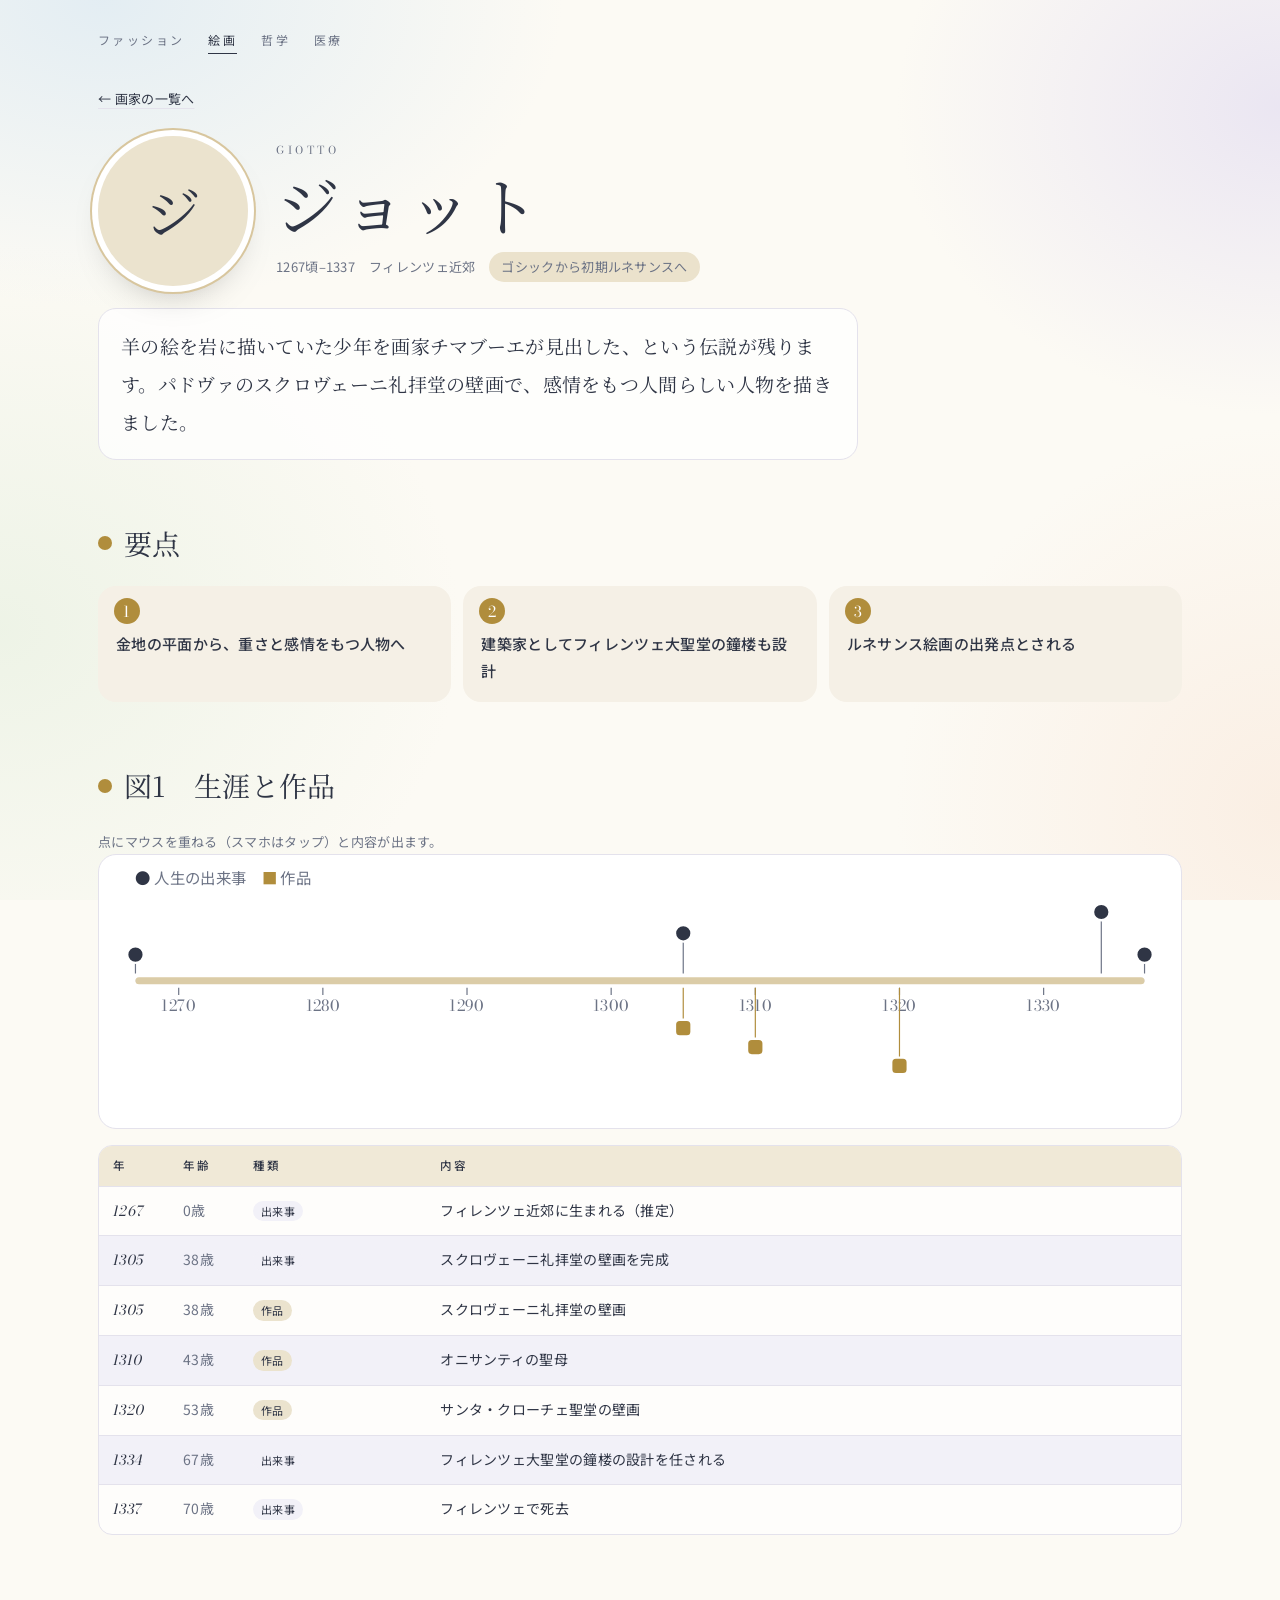
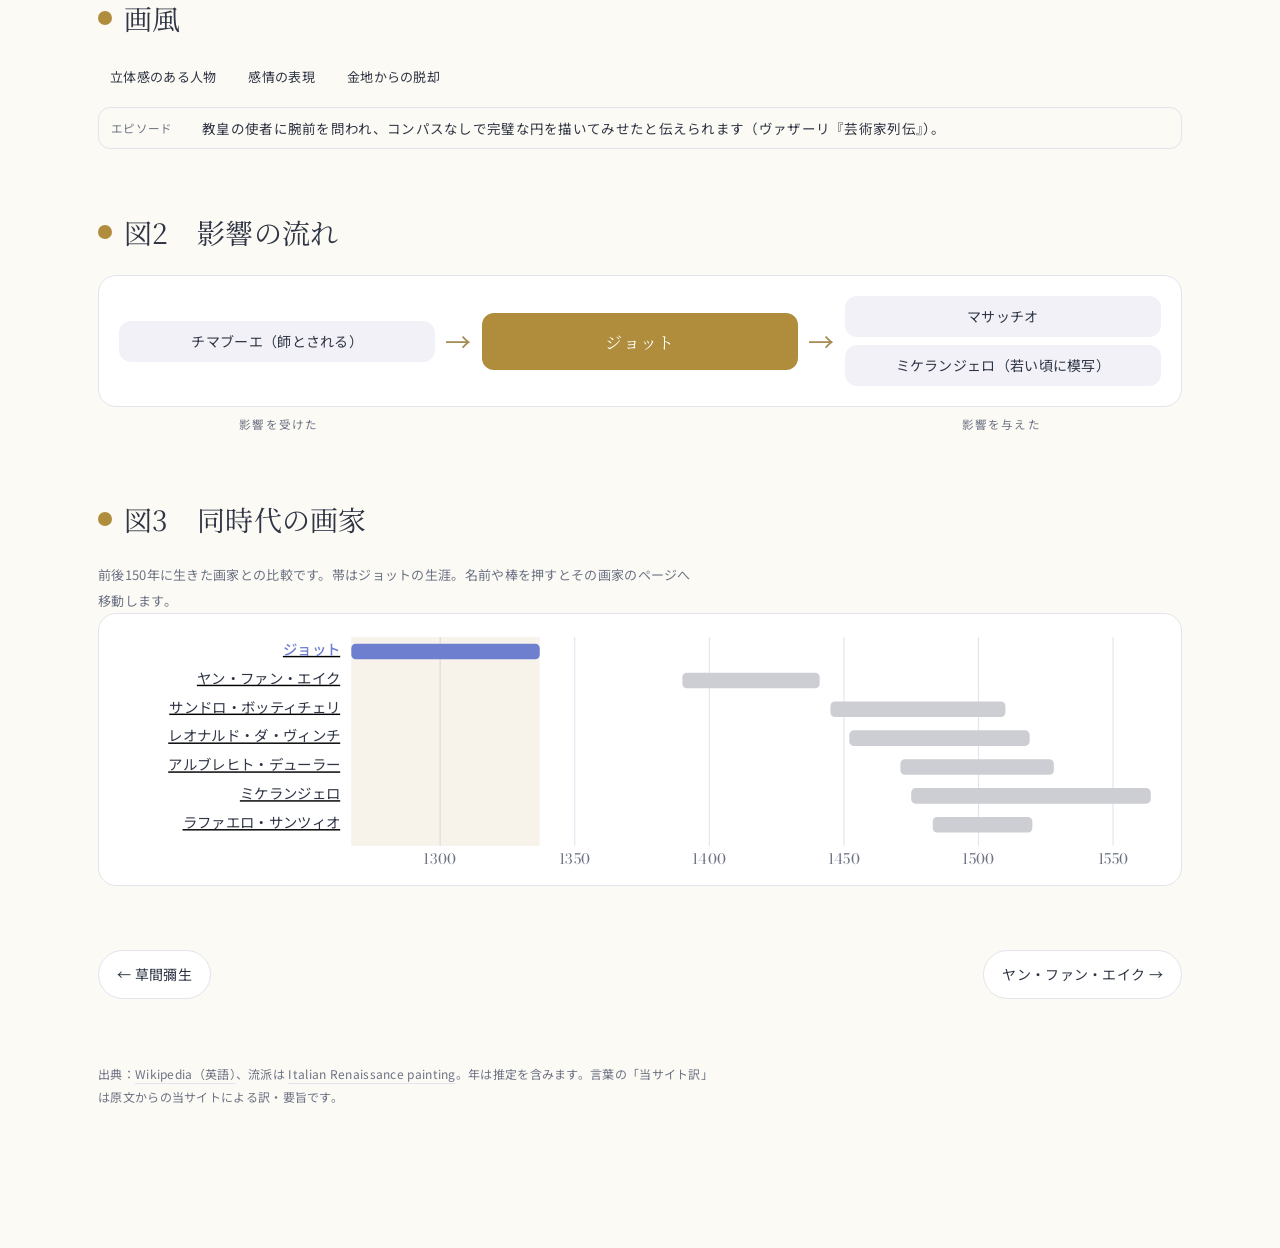
==== commit 28833c0b: "Add medicine page with special health examination deep dive - medicine.html: history of medicine, Ja" ====
--- a/artist.html
+++ b/artist.html
@@ -16,6 +16,7 @@
   <a href="index.html">ファッション</a>
   <a href="painting.html" aria-current="page">絵画</a>
   <a href="philosophy.html">哲学</a>
+  <a href="medicine.html">医療</a>
 </nav>
 
 <main class="wrap" id="page"></main>
--- a/site.css
+++ b/site.css
@@ -592,3 +592,55 @@
   .tbl.timeline td:nth-child(2){display:none}
   .tbl.timeline td:first-child{width:auto}
 }
+
+/* ===== 医療ページ：清潔感のあるクリニックのテーマ ===== */
+.clinic{
+  --bg:#F7FBFA; --ink:#1F2E33; --sub:#5F7378; --hair:#DCE8E6; --tint:#EEF6F4; --ox:#1F8A8A;
+  background:radial-gradient(70vw 40vw at 100% 0%, rgba(31,138,138,.10), transparent 60%), radial-gradient(60vw 40vw at 0% 100%, rgba(90,106,168,.08), transparent 60%), var(--bg);
+  background-attachment:fixed;
+}
+.clinic .hero h1{font-weight:400;color:#145F63}
+.clinic .hero h1::after{content:"＋";display:inline-block;margin-left:.2em;color:var(--ox);font-size:.6em;vertical-align:.4em}
+.clinic nav.tabs{background:rgba(247,251,250,.9);-webkit-backdrop-filter:blur(8px);backdrop-filter:blur(8px)}
+.clinic section>h2{display:inline-block;padding:4px 18px;border-radius:999px;background:color-mix(in srgb,var(--ox) 12%,#fff)}
+.clinic .eras{border-top:0}
+.clinic .era.mv{border:1px solid var(--hair);border-left:6px solid var(--mc);border-radius:16px;padding:24px;margin-bottom:14px;background:#fff}
+.disclaimer{font-size:12.5px;color:#7A4A2A;background:#FFF5E8;border:1px solid #F2D9B8;border-radius:12px;padding:10px 14px;margin:0 0 32px;line-height:1.8}
+.callout{background:#fff;border:2px solid color-mix(in srgb,var(--ox) 40%,#fff);border-radius:16px;padding:16px 20px;font-size:14px;line-height:1.9;margin-bottom:16px}
+.callout b:first-child{display:inline-block;background:var(--ox);color:#fff;border-radius:999px;padding:1px 12px;font-size:12px;margin-right:8px;font-weight:500}
+.chk{display:inline-block;font-size:11px;padding:1px 9px;border-radius:999px;white-space:nowrap}
+.chk.ok{background:#E3F4EA;color:#1F6A3A}.chk.ng{background:#FFF1D6;color:#8A5A10}.chk.fix{background:#FCE4E0;color:#9A2E22}
+ol.steps{list-style:none;padding:0;margin:0;display:grid;grid-template-columns:repeat(auto-fill,minmax(170px,1fr));gap:12px;counter-reset:st}
+ol.steps li{counter-increment:st;position:relative;background:#fff;border:1px solid var(--hair);border-radius:16px;padding:40px 14px 14px;font-size:13px;line-height:1.7}
+ol.steps li::before{content:counter(st);position:absolute;top:10px;left:12px;width:24px;height:24px;border-radius:50%;background:var(--ox);color:#fff;display:grid;place-items:center;font-size:13px}
+ol.steps li::after{content:"→";position:absolute;top:10px;right:12px;color:color-mix(in srgb,var(--ox) 60%,#fff)}
+ol.steps li:last-child::after{content:"✓"}
+ol.steps b{display:block;font-size:14.5px;margin-bottom:2px}
+.cards{display:grid;grid-template-columns:repeat(auto-fill,minmax(240px,1fr));gap:12px}
+.card{background:#fff;border:1px solid var(--hair);border-radius:16px;padding:18px;position:relative}
+.card .num{display:grid;place-items:center;width:28px;height:28px;border-radius:50%;background:var(--ox);color:#fff;font-size:14px;margin-bottom:8px}
+.card h4{font-family:var(--f-jserif);font-size:17px;margin:0 0 6px}
+.card p{margin:0;font-size:13.5px;line-height:1.85}
+.hier{display:grid;gap:8px;margin-bottom:8px}
+.hl{display:grid;grid-template-columns:7em minmax(0,1fr) auto;gap:4px 14px;align-items:center;background:#fff;border:1px solid var(--hair);border-radius:14px;padding:12px 16px;margin-left:calc(var(--i) * 18px)}
+.hl b{display:inline-block;text-align:center;background:color-mix(in srgb,var(--ox) calc(70% - var(--i) * 14%),#fff);color:#fff;border-radius:999px;padding:2px 10px;font-weight:500;font-size:13px}
+.hl span{font-size:14px}.hl small{font-size:12px;color:var(--sub)}
+.rulecards{display:grid;grid-template-columns:repeat(auto-fill,minmax(340px,1fr));gap:16px}
+.rulecard{background:#fff;border:1px solid var(--hair);border-top:6px solid var(--mc);border-radius:16px;padding:20px;display:flex;flex-direction:column;gap:10px}
+.rulecard h4{font-family:var(--f-jserif);font-size:19px;margin:0}
+.rl-law{font-size:12px;color:var(--sub)}
+.rulecard p{margin:0;font-size:14px;line-height:1.85}
+.stats{display:grid;grid-template-columns:repeat(3,minmax(0,1fr));gap:12px}
+.stat{background:#fff;border:1px solid var(--hair);border-radius:18px;padding:18px 20px}
+.stat b{display:block;font-family:var(--f-latin);font-size:clamp(30px,4vw,44px);color:var(--ox);font-weight:400;line-height:1.1}
+.stat span{display:block;font-size:14px;margin-top:4px}.stat small{font-size:12px;color:var(--sub)}
+.hcost{background:#fff;border:1px solid var(--hair);border-radius:18px;padding:18px;display:grid;gap:8px;margin-bottom:12px}
+.hc-bar{display:flex;border-radius:10px;overflow:hidden;font-size:12px;line-height:1.3}
+.hc-bar span{padding:9px 8px;white-space:nowrap;overflow:hidden;text-overflow:ellipsis}
+.hc-all{background:#DCE8E6}.hc-3{background:#F2C6A0}.hc-ins{background:#EEF6F4;color:var(--sub)}
+.hc-cap{background:var(--ox);color:#fff;min-width:7.5em}.hc-back{background:#C8E6D6;min-width:8.5em}
+@media (max-width:760px){
+  .stats{grid-template-columns:1fr}
+  .hl{grid-template-columns:1fr;margin-left:calc(var(--i) * 8px)}
+  .rulecards{grid-template-columns:1fr}
+}
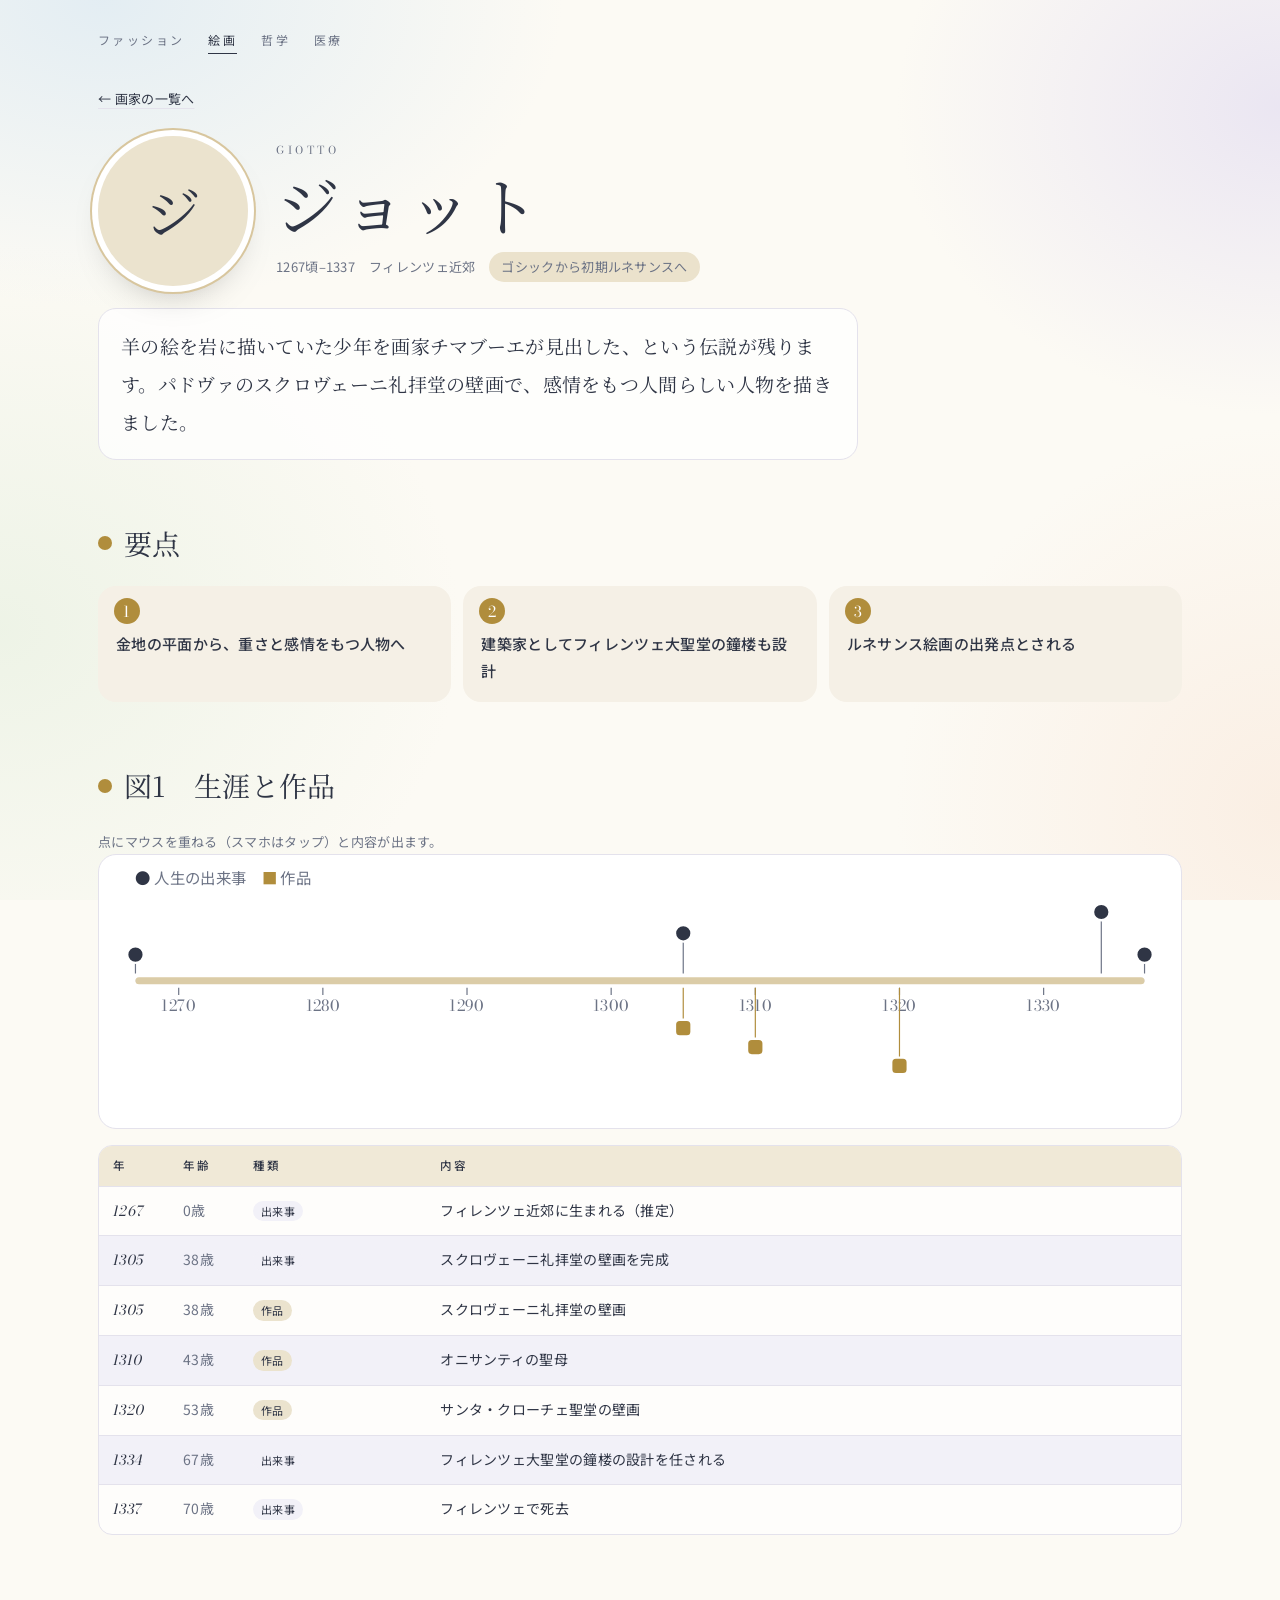
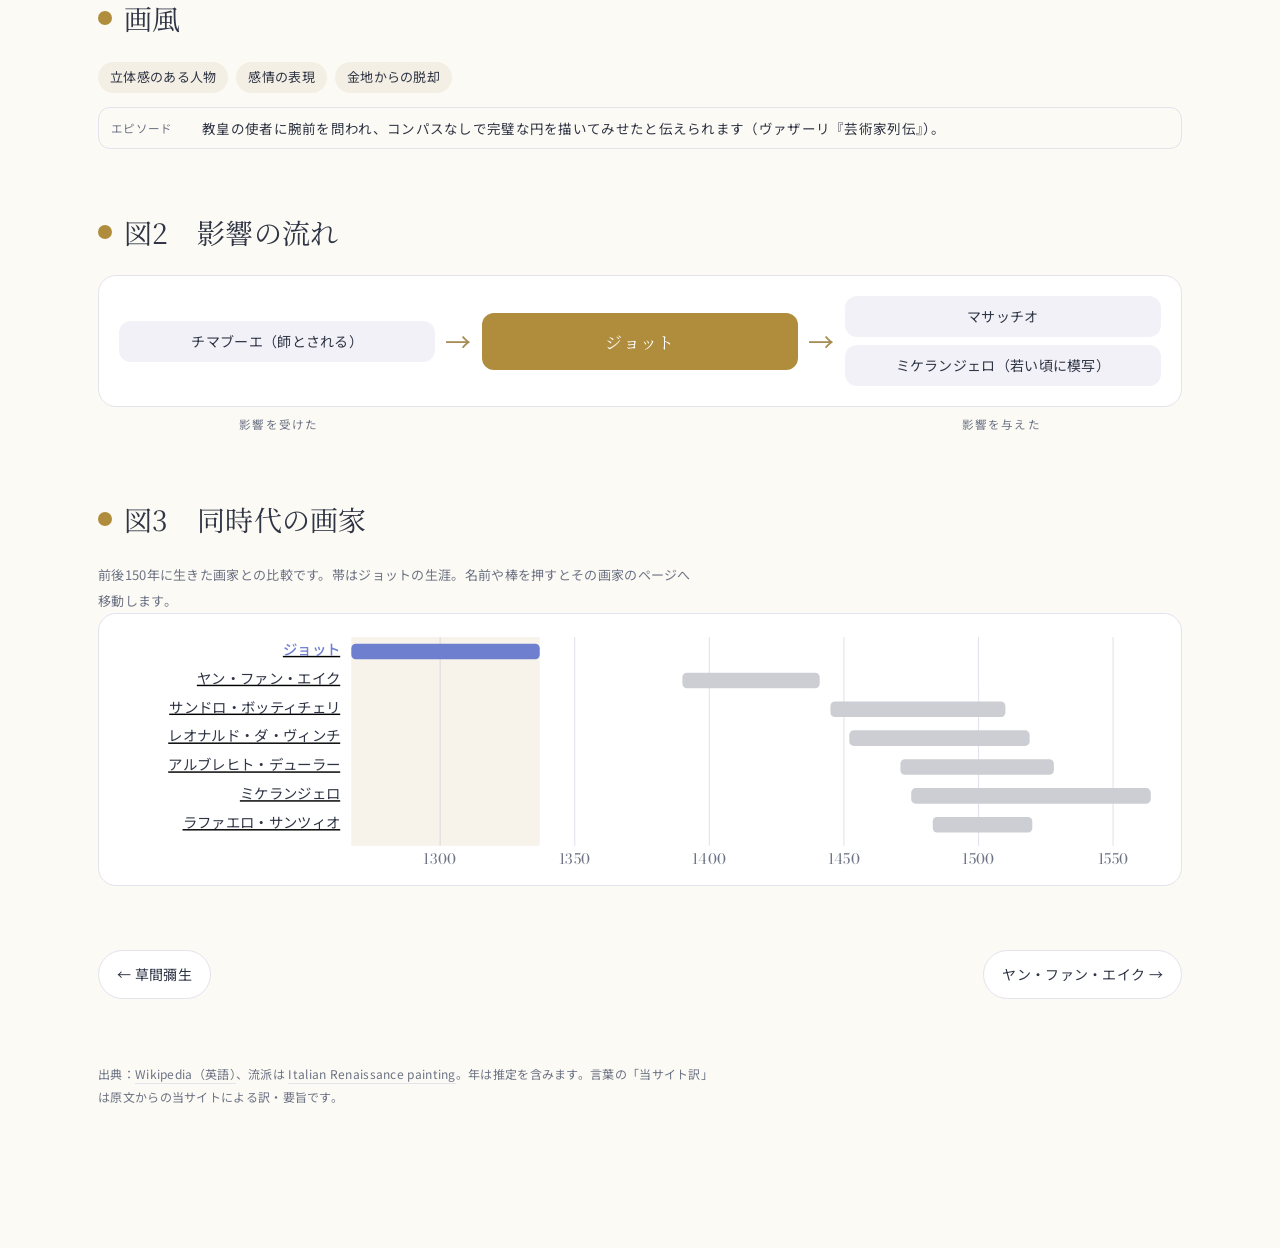
==== commit a0845251: "Move medical pages to Raiankun/medical-history Remove medicine, exam and guide pages from this site " ====
--- a/artist.html
+++ b/artist.html
@@ -16,7 +16,7 @@
   <a href="index.html">ファッション</a>
   <a href="painting.html" aria-current="page">絵画</a>
   <a href="philosophy.html">哲学</a>
-  <a href="medicine.html">医療</a>
+  <a href="https://raiankun.github.io/medical-history/">医療</a>
 </nav>
 
 <main class="wrap" id="page"></main>
--- a/site.css
+++ b/site.css
@@ -644,3 +644,108 @@
   .hl{grid-template-columns:1fr;margin-left:calc(var(--i) * 8px)}
   .rulecards{grid-template-columns:1fr}
 }
+
+/* 特殊健診の専用ページ */
+.exam-icon{width:120px;height:120px;border-radius:28px;display:grid;place-items:center;background:linear-gradient(135deg,var(--mc),color-mix(in srgb,var(--mc) 55%,#000));color:#fff;font-family:var(--f-jserif);font-size:30px;box-shadow:0 18px 40px -20px rgba(0,0,0,.45)}
+.exam-stats{margin-top:20px}
+.exam-stats .stat b{color:var(--mc)}
+.exam-stats .stat small{display:block;margin-top:6px;line-height:1.6}
+.dp-text{font-size:15px;line-height:1.9;margin:0 0 12px;max-width:44em}
+.exam-flow{display:grid;grid-template-columns:minmax(0,1.3fr) auto minmax(0,1fr) auto minmax(0,1fr);gap:10px;align-items:stretch}
+.ef-col{background:#fff;border:1px solid var(--hair);border-top:5px solid var(--mc);border-radius:16px;padding:14px 16px}
+.ef-col.second{border-top-color:color-mix(in srgb,var(--mc) 55%,#fff)}
+.ef-col.after{border-top-color:var(--sub);background:var(--tint)}
+.ef-head{font-family:var(--f-jserif);font-size:18px;margin-bottom:8px}
+.ef-head small{display:block;font-family:var(--f-body);font-size:11.5px;color:var(--sub)}
+.ef-col ol{margin:0;padding-left:1.3em;font-size:13.5px;line-height:1.75;display:grid;gap:4px}
+.ef-arrow{display:flex;flex-direction:column;align-items:center;justify-content:center;font-size:26px;color:var(--mc)}
+.ef-arrow span{font-size:10.5px;color:var(--sub);text-align:center;line-height:1.4;margin-bottom:4px}
+.exam-nav{display:flex;flex-wrap:wrap;gap:8px}
+.mpill.on{background:var(--mc);color:#fff}
+@media (max-width:960px){
+  .exam-flow{grid-template-columns:1fr}
+  .ef-arrow{flex-direction:row;gap:8px;transform:none}
+  .ef-arrow span br{display:none}
+}
+.detail-page ul.signs li{background:color-mix(in srgb,var(--mc,var(--ox)) 14%,#fff)}
+
+/* ===== 職場の健康診断ガイド（長文の資料） ===== */
+.guide-banner{display:block;margin:0 0 28px;padding:14px 18px;border-radius:16px;background:linear-gradient(90deg,var(--ox),#3E6C8F);color:#fff;text-decoration:none;font-size:14px;line-height:1.7}
+.guide-banner b{display:inline-block;background:#fff;color:var(--ox);border-radius:999px;padding:0 10px;margin-right:10px;font-size:12px}
+.guide-actions{display:flex;gap:10px;flex-wrap:wrap;grid-column:1/-1}
+.more-btn.ghost{background:#fff;color:var(--ox) !important;border:1px solid var(--ox);font:inherit;font-size:13px;cursor:pointer}
+.guide-layout{display:grid;grid-template-columns:220px minmax(0,1fr);gap:40px;align-items:start;padding-bottom:80px}
+.toc{position:sticky;top:20px;background:#fff;border:1px solid var(--hair);border-radius:16px;padding:16px 18px;font-size:13px}
+.toc ol{margin:8px 0 0;padding-left:1.4em;display:grid;gap:6px;counter-reset:none}
+.toc ol li::marker{color:var(--ox)}
+.toc a{text-decoration:none}
+.doc{min-width:0}
+.doc section{scroll-margin-top:20px;margin-bottom:64px}
+.doc h2{font-family:var(--f-jserif);font-weight:400;font-size:clamp(24px,3vw,32px);display:flex;align-items:center;gap:14px;margin:0 0 18px;padding-bottom:10px;border-bottom:2px solid var(--hair)}
+.doc h2 span{display:grid;place-items:center;width:40px;height:40px;border-radius:12px;background:var(--ox);color:#fff;font-family:var(--f-latin);font-size:20px;flex:none}
+.doc h3{font-family:var(--f-jserif);font-weight:400;font-size:20px;margin:34px 0 12px;padding-left:12px;border-left:4px solid var(--ox)}
+.doc p{font-size:15px;line-height:2;margin:0 0 12px;max-width:46em}
+.doc .lead2{font-size:16px;background:#fff;border:1px solid var(--hair);border-radius:14px;padding:14px 18px}
+.legend-row{font-size:12.5px;color:var(--sub);display:flex;flex-wrap:wrap;gap:6px 10px;align-items:center;margin:8px 0 16px}
+.gfig{margin:16px 0 20px}
+.gfig figcaption{font-size:12px;color:var(--sub);margin-top:8px}
+.venn{display:grid;grid-template-columns:1.3fr 1.2fr .9fr;gap:12px}
+.venn>div{border-radius:20px;padding:16px;border:2px solid}
+.venn b{font-family:var(--f-jserif);font-weight:500;font-size:17px;display:block}
+.venn small{font-size:11.5px;color:var(--sub)}
+.v-general{border-color:#3E6C8F;background:#EEF3F8}.v-special{border-color:#B5532F;background:#FBEFEA}.v-guide{border-color:#8A8A8A;border-style:dashed !important;background:#F5F5F3}
+.v-inner{display:flex;flex-wrap:wrap;gap:6px;margin-top:10px}
+.v-inner span{background:#fff;border-radius:999px;padding:3px 10px;font-size:12.5px}
+.v-inner .hl2{background:#3E6C8F;color:#fff}
+.tbl.cmp td:first-child{white-space:nowrap}
+.col-mid{display:block;background:#EEF3F8;border-radius:6px;padding:2px 6px;margin:-2px -6px}
+.lane{display:inline-block;font-size:11px;padding:1px 9px;border-radius:999px;white-space:nowrap;color:#fff}
+.lane-c{background:#7A7A7A}.lane-t{background:#3E6C8F}.lane-s{background:#B5532F}.lane-b{background:#5A6A5A}
+ol.story{list-style:none;padding:0;margin:0;position:relative}
+ol.story::before{content:"";position:absolute;left:96px;top:8px;bottom:8px;width:2px;background:var(--hair)}
+ol.story li{display:grid;grid-template-columns:80px minmax(0,1fr);gap:36px;margin-bottom:16px;position:relative}
+ol.story .sy{font-family:var(--f-latin);font-size:16px;white-space:nowrap;text-align:right;padding-top:2px;color:var(--ox)}
+ol.story li::after{content:"";position:absolute;left:91px;top:9px;width:12px;height:12px;border-radius:50%;background:var(--ox);box-shadow:0 0 0 3px #fff}
+ol.story b{font-family:var(--f-jserif);font-weight:500;font-size:16px}
+ol.story p{font-size:14px;margin:2px 0 0}
+.card .chk{margin-left:6px;vertical-align:4px}
+ol.decision{list-style:none;padding:0;margin:0;display:grid;gap:0}
+ol.decision li{display:grid;grid-template-columns:52px minmax(0,1fr);gap:14px;background:#fff;border:1px solid var(--hair);border-radius:14px;padding:14px 16px;position:relative;margin-bottom:22px}
+ol.decision li:not(:last-child)::after{content:"↓";position:absolute;left:30px;bottom:-22px;color:var(--ox);font-size:16px}
+.dq{display:grid;place-items:center;width:44px;height:44px;border-radius:50%;background:color-mix(in srgb,var(--ox) 14%,#fff);color:var(--ox);font-family:var(--f-latin);font-size:16px}
+ol.decision b{font-size:15px}
+ol.decision p{font-size:14px;margin:4px 0 0;color:#145F63}
+ol.decision small{display:block;font-size:12px;color:var(--sub);margin-top:2px}
+.tool{display:grid;grid-template-columns:minmax(0,1.3fr) minmax(0,1fr);gap:14px;background:#fff;border:1px solid var(--hair);border-radius:18px;padding:16px}
+.tool-q{display:grid;gap:6px;font-size:14px}
+.tool-q label{display:flex;gap:8px;align-items:flex-start;padding:6px 8px;border-radius:10px;cursor:pointer}
+.tool-q label:hover{background:var(--tint)}
+.tool-q input{margin-top:5px;accent-color:var(--ox)}
+.tool-a{background:color-mix(in srgb,var(--ox) 10%,#fff);border-radius:14px;padding:14px 16px;align-self:start;position:sticky;top:20px}
+.tool-a ul{margin:8px 0 0;padding-left:1.2em;font-size:14px;line-height:1.8}
+.inlist{margin:0;padding-left:1.3em}
+.note-list{font-size:13.5px;line-height:1.8;color:var(--sub);margin:12px 0}
+.rulebody p.rl-law{font-size:12.5px;color:var(--sub)}
+.rulebody .tbl td:first-child{width:11em}
+ul.checklist{list-style:none;padding:0;margin:0;display:grid;gap:8px}
+ul.checklist label{display:flex;gap:10px;align-items:flex-start;background:#fff;border:1px solid var(--hair);border-radius:12px;padding:10px 14px;font-size:14px;cursor:pointer}
+ul.checklist input{margin-top:5px;accent-color:var(--ox)}
+@media (max-width:960px){
+  .guide-layout{grid-template-columns:1fr}
+  .toc{position:static}
+  .venn{grid-template-columns:1fr}
+  .tool{grid-template-columns:1fr}
+  .tool-a{position:static}
+  .tbl.cmp td:first-child{white-space:normal}
+  .rulebody .tbl td:first-child{width:auto}
+}
+@media print{
+  .genre,.guide-actions,.toc,.tip,nav.tabs{display:none !important}
+  body{background:#fff !important}
+  .guide-layout{display:block}
+  .doc section{break-inside:auto;margin-bottom:28px}
+  .tbl tr,.card,ol.decision li{break-inside:avoid}
+  .chart-wrap{overflow:visible}
+  a{color:inherit}
+}
+.guide .doc h2{display:flex;background:none;border-radius:0;padding:0 0 10px}
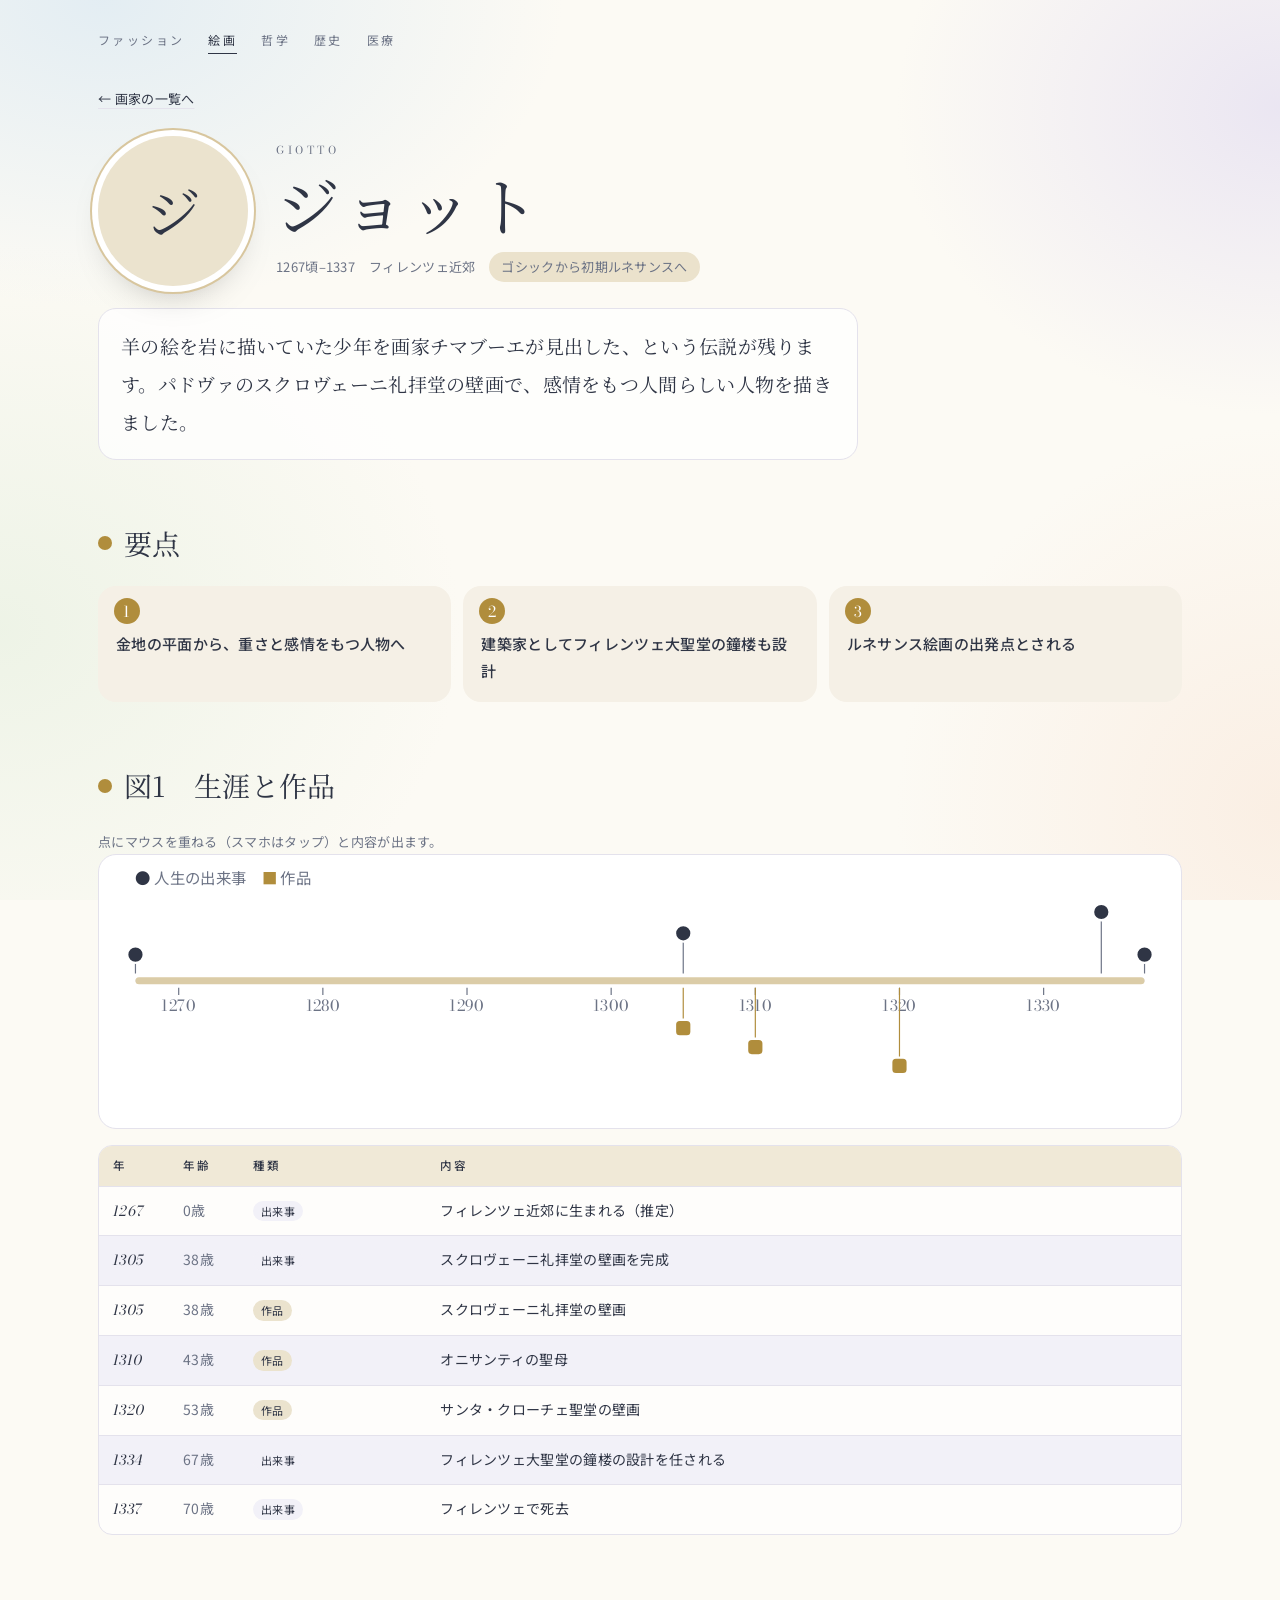
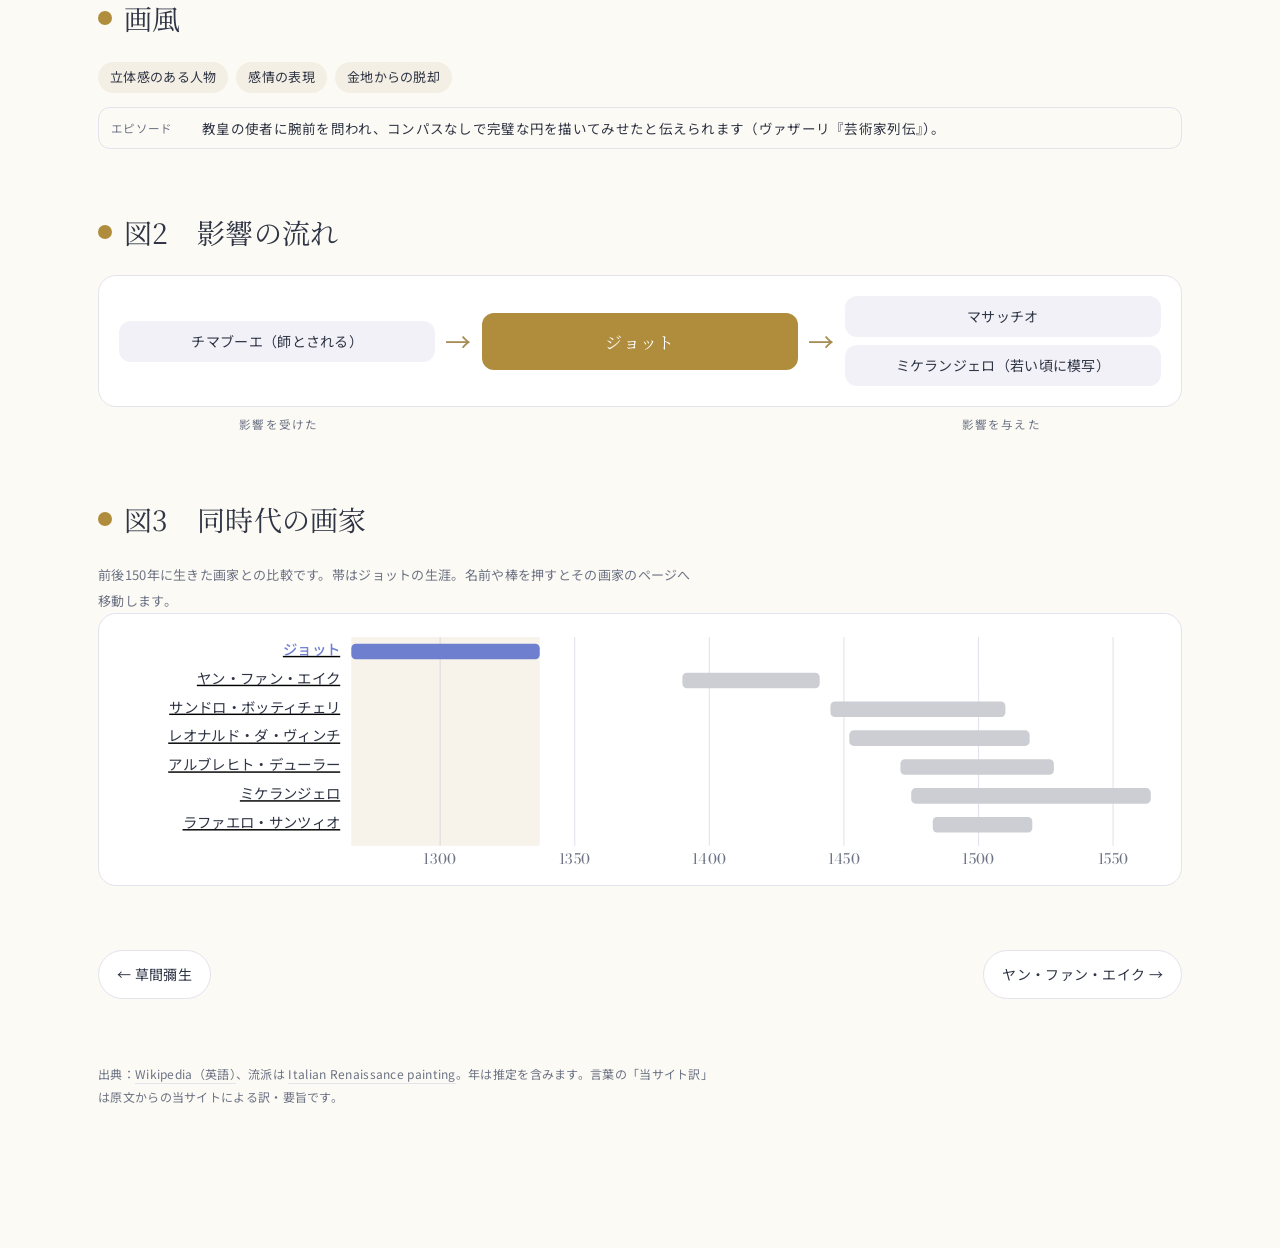
==== commit 8a95774e: "Add Japanese and world history page history.html covers 14 eras each of Japanese and world history, " ====
--- a/artist.html
+++ b/artist.html
@@ -16,6 +16,7 @@
   <a href="index.html">ファッション</a>
   <a href="painting.html" aria-current="page">絵画</a>
   <a href="philosophy.html">哲学</a>
+  <a href="history.html">歴史</a>
   <a href="https://raiankun.github.io/medical-history/">医療</a>
 </nav>
 
--- a/site.css
+++ b/site.css
@@ -749,3 +749,51 @@
   a{color:inherit}
 }
 .guide .doc h2{display:flex;background:none;border-radius:0;padding:0 0 10px}
+
+/* 歴史（history.html）：生成りの紙に朱と藍。日本史は朱、世界史は藍を基調に、時代ごとの色を帯とストーリー枠に使う */
+.chronicle{
+  --bg:#FBF7EF; --ink:#262330; --sub:#6E6A73; --hair:#E8E0D2; --tint:#F3ECDF; --ox:#C8442F; --ai:#2F4F8A;
+  background:
+    radial-gradient(70vw 45vw at 95% -10%, rgba(200,68,47,.09), transparent 60%),
+    radial-gradient(70vw 50vw at -10% 105%, rgba(47,79,138,.09), transparent 60%),
+    var(--bg);
+  background-attachment:fixed;
+}
+.chronicle .hero h1{font-weight:400;letter-spacing:.1em}
+.chronicle .hero h1::after{content:"";display:block;width:96px;height:6px;margin-top:18px;border-radius:3px;background:linear-gradient(90deg,var(--ox) 0 50%,var(--ai) 50% 100%)}
+.chronicle nav.tabs{background:rgba(251,247,239,.9);-webkit-backdrop-filter:blur(8px);backdrop-filter:blur(8px)}
+.chronicle section>h2{border-left:6px solid var(--ox);padding-left:14px}
+.chronicle #world>h2{border-left-color:var(--ai)}
+.chronicle .eras{border-top:0}
+.chronicle .era.mv{border:1px solid var(--hair);border-left:8px solid var(--mc);border-radius:18px;padding:28px;margin-bottom:18px;background:rgba(255,255,255,.78)}
+.chronicle .era.mv .years{font-family:var(--f-jserif);font-size:clamp(17px,1.8vw,21px);line-height:1.5;letter-spacing:.02em;color:var(--mc)}
+.chronicle .era.mv .cloth{width:48px;height:48px;border-radius:12px;transform:rotate(45deg) scale(.72);background:linear-gradient(135deg,color-mix(in srgb,var(--mc) 55%,#fff),var(--mc))}
+.chronicle .tbl th{background:color-mix(in srgb,var(--mc,var(--ox)) 14%,#fff)}
+.chronicle .tbl{background:rgba(255,255,255,.85)}
+.chronicle .tbl.events td:first-child{width:9.5em;white-space:normal;font-size:14px}
+.era-jump{display:flex;flex-wrap:wrap;gap:8px;margin:-24px 0 32px}
+.story{position:relative;margin:26px 0 8px;padding:26px 26px 18px;border-radius:18px;background:color-mix(in srgb,var(--mc) 9%,#fff);border:1px solid color-mix(in srgb,var(--mc) 28%,#fff)}
+.story .st-label{position:absolute;top:-12px;left:20px;font-family:var(--f-latin);font-style:italic;font-size:14px;letter-spacing:.06em;color:#fff;background:var(--mc);padding:1px 14px;border-radius:999px}
+.story h4{font-family:var(--f-jserif);font-size:clamp(19px,2.2vw,24px);line-height:1.6;margin:4px 0 6px}
+.story .st-q{margin:0 0 14px;color:var(--sub);font-size:14px}
+.story .st-q::before{content:"Q. ";font-family:var(--f-latin);font-style:italic;color:var(--mc)}
+.story p{margin:0 0 12px;max-width:42em}
+.story-grid{display:grid;grid-template-columns:repeat(auto-fill,minmax(250px,1fr));gap:14px}
+.st-card{display:flex;flex-direction:column;gap:6px;padding:18px 18px 16px;border-radius:16px;background:#fff;border:1px solid var(--hair);border-top:6px solid var(--mc);text-decoration:none;color:var(--ink);transition:transform .15s,box-shadow .15s}
+.st-card:hover{transform:translateY(-2px);box-shadow:0 10px 24px -16px color-mix(in srgb,var(--mc) 70%,transparent)}
+.st-card .st-era{font-size:12px;color:var(--mc);letter-spacing:.06em}
+.st-card .st-era small{color:var(--sub);margin-left:8px}
+.st-card b{font-family:var(--f-jserif);font-weight:500;font-size:17px;line-height:1.6}
+.st-card .st-q{font-size:13px;color:var(--sub);line-height:1.8}
+.st-card .st-go{margin-top:auto;font-size:12.5px;color:var(--mc)}
+@media (max-width:760px){
+  .chronicle .era.mv{padding:20px 16px;border-left-width:6px}
+  .story{padding:24px 16px 12px}
+  .era-jump{margin-top:-16px}
+}
+@media (max-width:960px){
+  .chronicle .tbl.events td{display:block;width:100%}
+  .chronicle .tbl.events td::before{content:none}
+  .chronicle .tbl.events td:first-child{width:100%;font-size:13px;color:var(--mc,var(--ox))}
+  .chronicle .tbl.events tr{padding:10px 14px}
+}
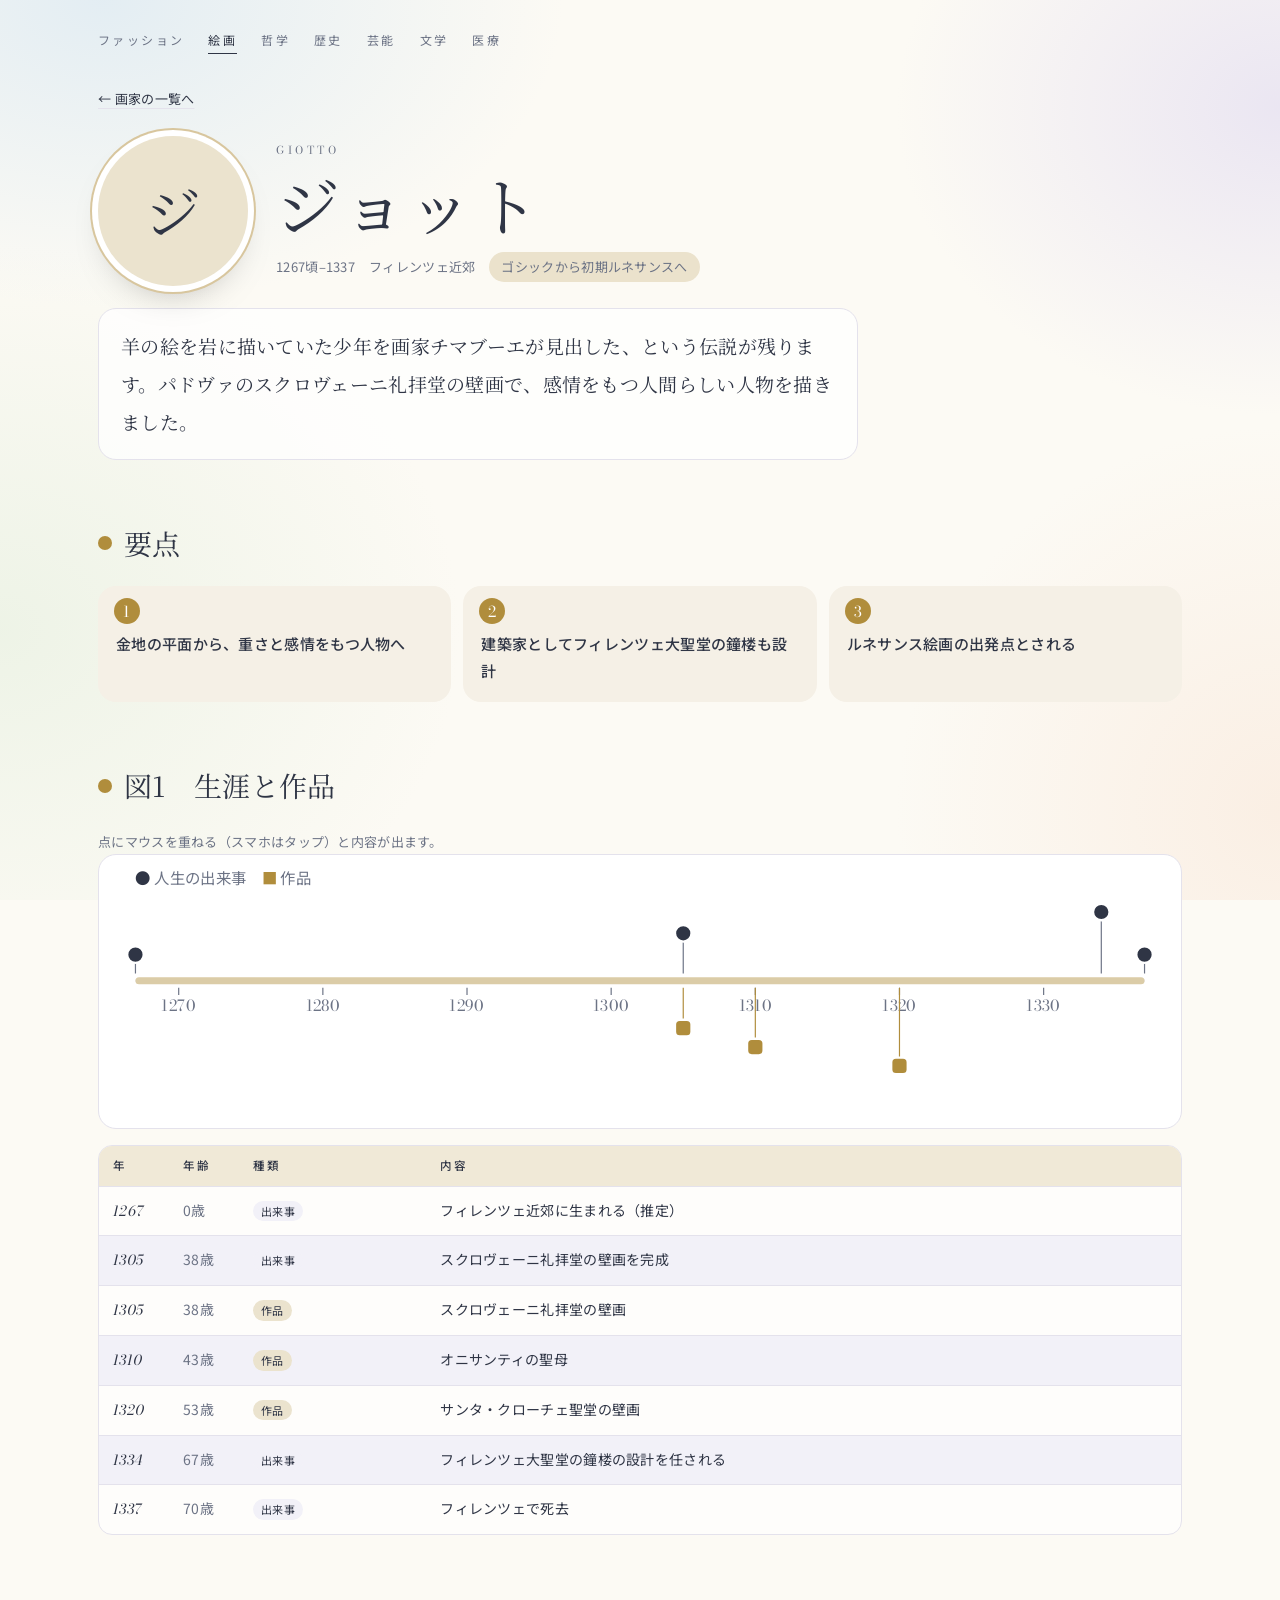
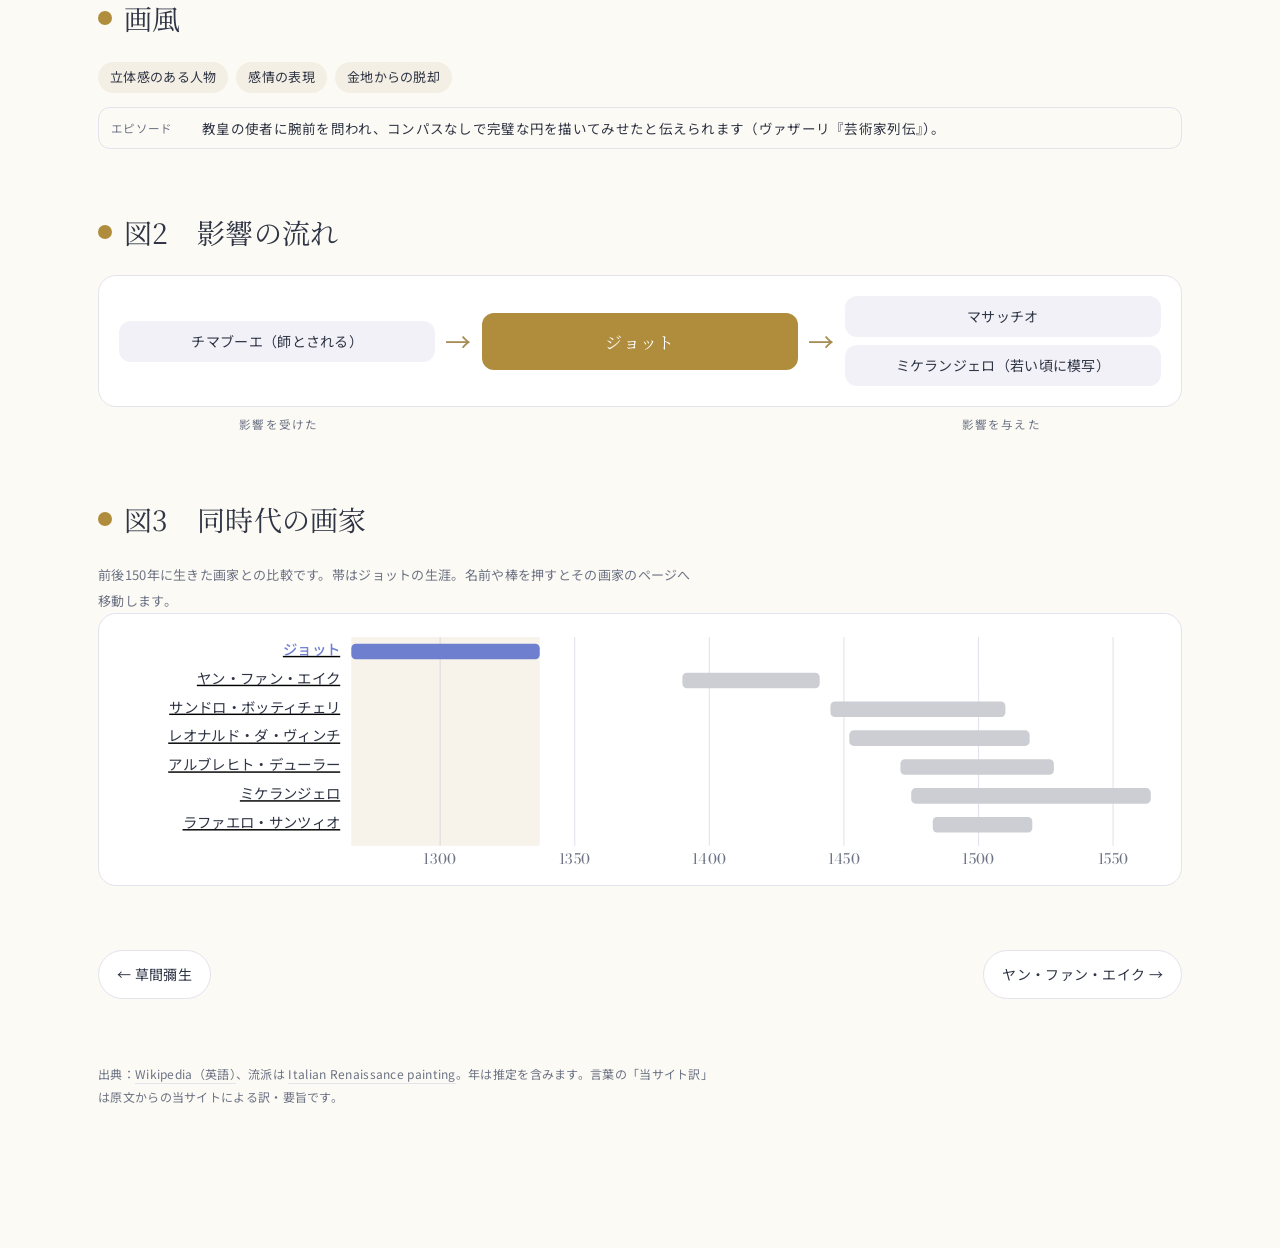
==== commit fea024d7: "Split performing arts and literature into their own pages Move the 日本芸能 and 日本文学 tabs out of history" ====
--- a/artist.html
+++ b/artist.html
@@ -17,6 +17,8 @@
   <a href="painting.html" aria-current="page">絵画</a>
   <a href="philosophy.html">哲学</a>
   <a href="history.html">歴史</a>
+  <a href="geino.html">芸能</a>
+  <a href="bungaku.html">文学</a>
   <a href="https://raiankun.github.io/medical-history/">医療</a>
 </nav>
 
--- a/site.css
+++ b/site.css
@@ -797,3 +797,14 @@
   .chronicle .tbl.events td:first-child{width:100%;font-size:13px;color:var(--mc,var(--ox))}
   .chronicle .tbl.events tr{padding:10px 14px}
 }
+.chronicle #geino>h2{border-left-color:#7A4A8A}
+.chronicle .tbl.watch .num{width:24px;height:24px;font-size:13px;margin-right:10px;background:var(--mc,var(--ox));vertical-align:middle}
+.chronicle .tbl.works-g td:first-child,.chronicle .tbl.watch td:first-child{width:13em}
+@media (max-width:960px){
+  .chronicle .tbl.works-g td,.chronicle .tbl.watch td{display:block;width:100%}
+  .chronicle .tbl.works-g td::before,.chronicle .tbl.watch td::before{content:none}
+}
+.aoz-s{display:inline-block;font-size:10.5px;line-height:1.5;padding:0 7px;border-radius:999px;background:#2E6B4F;color:#fff !important;text-decoration:none;vertical-align:1px}
+.chronicle .opening{font-family:var(--f-jserif);font-size:15px;line-height:1.9}
+.chronicle .tbl.style-steps td:first-child{width:8.5em}
+#styleSamples td:first-child{white-space:nowrap}
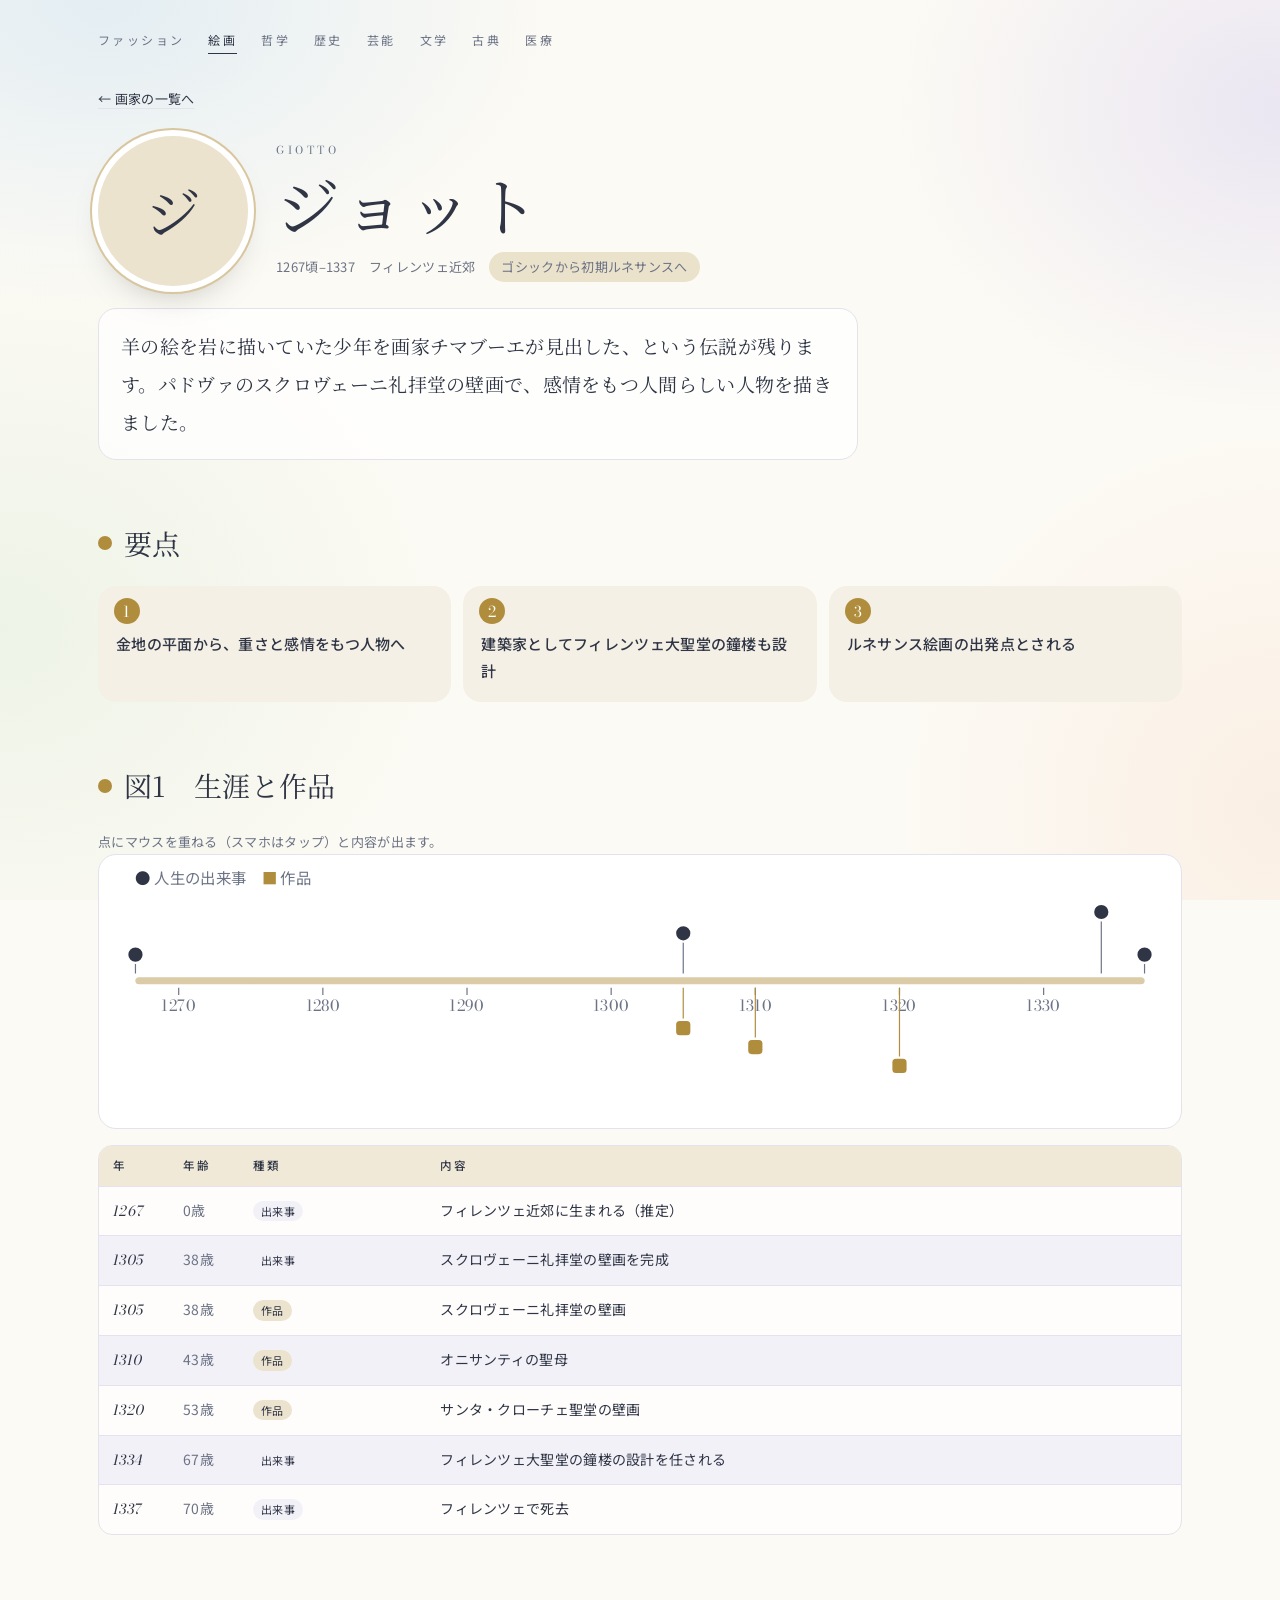
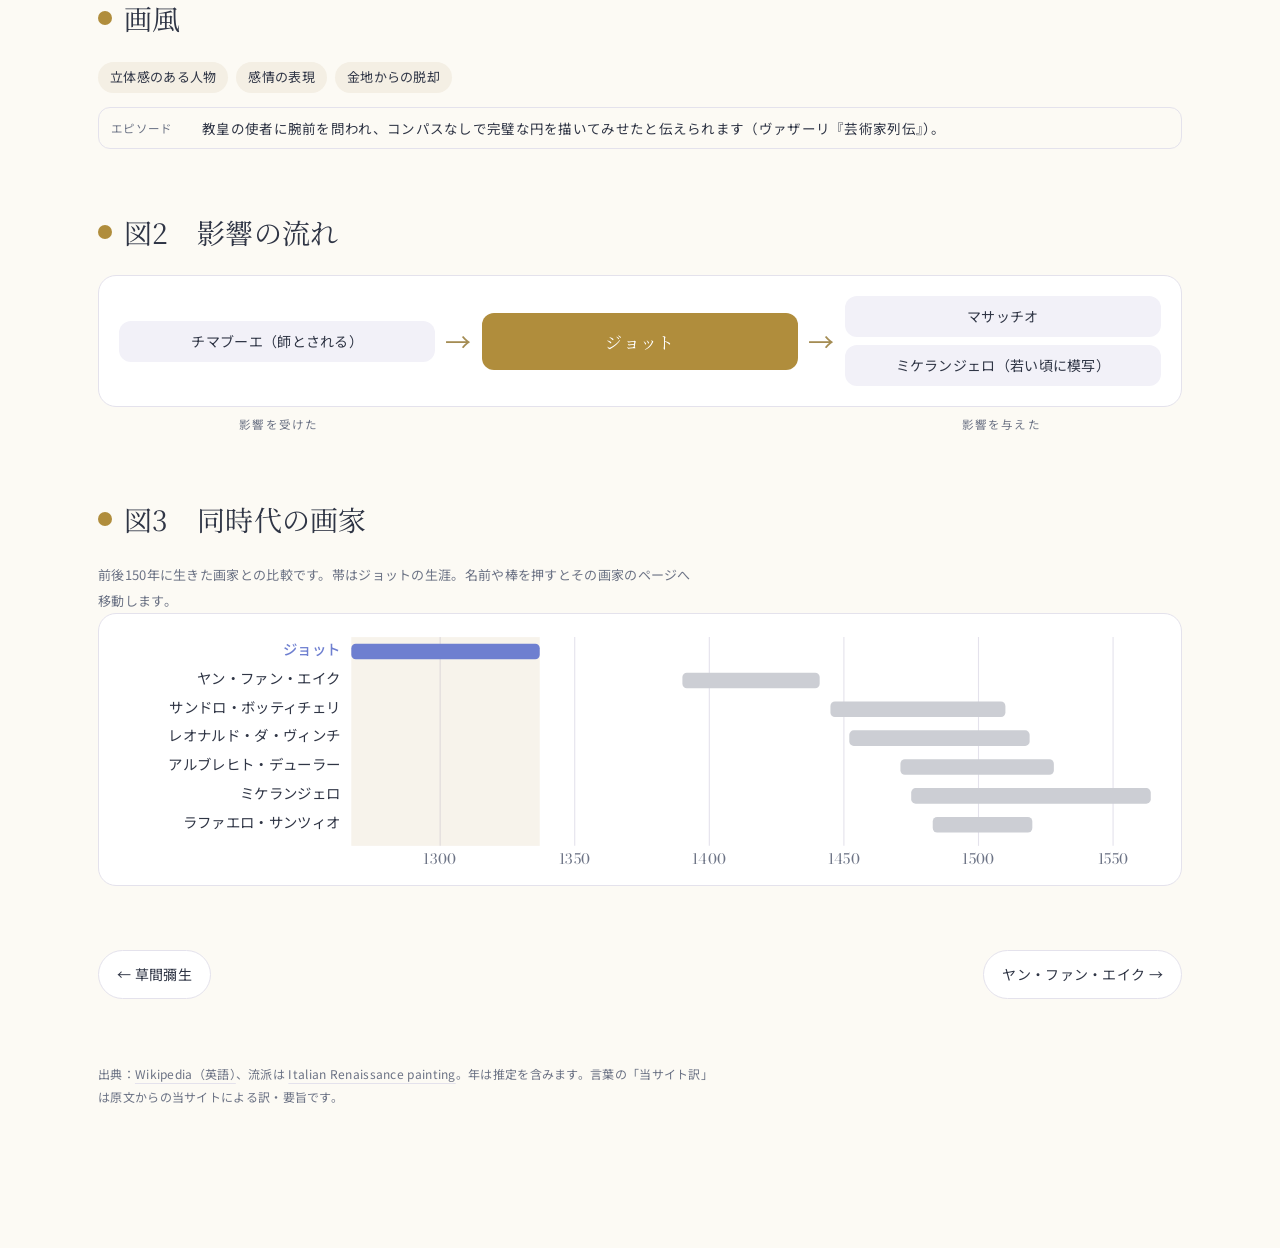
==== commit 0b3131e6: "Add 古典 section with a classics hub page koten.html introduces 14 classics from Kojiki to Oku no Hoso" ====
--- a/artist.html
+++ b/artist.html
@@ -19,6 +19,7 @@
   <a href="history.html">歴史</a>
   <a href="geino.html">芸能</a>
   <a href="bungaku.html">文学</a>
+  <a href="koten.html">古典</a>
   <a href="https://raiankun.github.io/medical-history/">医療</a>
 </nav>
 
--- a/site.css
+++ b/site.css
@@ -808,3 +808,231 @@
 .chronicle .opening{font-family:var(--f-jserif);font-size:15px;line-height:1.9}
 .chronicle .tbl.style-steps td:first-child{width:8.5em}
 #styleSamples td:first-child{white-space:nowrap}
+
+/* 豆知識・図のカード（歴史・芸能・文学） */
+.trivia{margin:18px 0 6px;padding:18px 20px 10px;border-radius:16px;background:#fff;border:2px dashed color-mix(in srgb,var(--mc,var(--ox)) 45%,#fff);position:relative}
+.trivia .tv-label{display:inline-flex;align-items:center;gap:6px;font-size:12px;letter-spacing:.14em;color:var(--mc,var(--ox));margin-bottom:6px}
+.trivia .tv-label::before{content:"?";display:inline-grid;place-items:center;width:22px;height:22px;border-radius:50%;background:var(--mc,var(--ox));color:#fff;font-family:var(--f-latin);font-size:14px;letter-spacing:0}
+.trivia ul{margin:0;padding:0;list-style:none}
+.trivia li{position:relative;padding:0 0 8px 18px;font-size:14px;line-height:1.85}
+.trivia li::before{content:"";position:absolute;left:2px;top:.75em;width:7px;height:7px;border-radius:2px;transform:rotate(45deg);background:color-mix(in srgb,var(--mc,var(--ox)) 60%,#fff)}
+.fig-card{margin:0 0 36px;padding:18px 18px 14px;border-radius:20px;background:rgba(255,255,255,.82);border:1px solid var(--hair)}
+.fig-card figcaption{display:flex;flex-direction:column;gap:2px;margin-bottom:10px}
+.fig-card figcaption b{font-family:var(--f-jserif);font-weight:500;font-size:17px}
+.fig-card figcaption span{font-size:12.5px;color:var(--sub)}
+.fig-card .chart-wrap{border:0;padding:4px 0}
+.chart .note{font-size:12.5px;fill:var(--ox);font-weight:500}
+.chart .bandl{font-size:12px;fill:#fff;pointer-events:none}
+.chart .nodel{font-size:14px;fill:var(--ink)}
+.chart .edgel{font-size:11.5px;fill:var(--sub)}
+.chart .stg{font-size:12px;fill:var(--ink)}
+.chart .stg.s{font-size:11px;fill:var(--sub)}
+
+/* 歴史：古地図の経緯線と、年輪 */
+.p-history{
+  background:
+    radial-gradient(70vw 45vw at 95% -10%, rgba(200,68,47,.09), transparent 60%),
+    radial-gradient(70vw 50vw at -10% 105%, rgba(47,79,138,.09), transparent 60%),
+    linear-gradient(rgba(47,79,138,.05) 1px, transparent 1px) 0 0/72px 72px,
+    linear-gradient(90deg, rgba(47,79,138,.05) 1px, transparent 1px) 0 0/72px 72px,
+    var(--bg);
+  background-attachment:fixed;
+}
+.p-history .hero{position:relative;isolation:isolate;overflow:hidden}
+.p-history .hero::before{content:"";position:absolute;z-index:-1;right:0;top:-40px;width:min(440px,80vw);aspect-ratio:1;border-radius:50%;
+  background:repeating-radial-gradient(circle, transparent 0 15px, rgba(200,68,47,.14) 15px 16.5px, transparent 16.5px 27px, rgba(47,79,138,.10) 27px 28px);
+  -webkit-mask:radial-gradient(circle, #000 45%, transparent 70%);mask:radial-gradient(circle, #000 45%, transparent 70%)}
+
+/* 芸能：定式幕の三色と、青海波 */
+.p-geino{
+  --bg:#FBF6EE;
+  background-color:var(--bg);
+  background-image:
+    radial-gradient(circle at 100% 150%, var(--bg) 24%, #F0E4D2 24%, #F0E4D2 28%, var(--bg) 28%, var(--bg) 36%, #F0E4D2 36%, #F0E4D2 40%, transparent 40%, transparent),
+    radial-gradient(circle at 0 150%, var(--bg) 24%, #F0E4D2 24%, #F0E4D2 28%, var(--bg) 28%, var(--bg) 36%, #F0E4D2 36%, #F0E4D2 40%, transparent 40%, transparent),
+    radial-gradient(circle at 50% 100%, #F0E4D2 10%, var(--bg) 10%, var(--bg) 23%, #F0E4D2 23%, #F0E4D2 30%, var(--bg) 30%, var(--bg) 43%, #F0E4D2 43%, #F0E4D2 50%, var(--bg) 50%, var(--bg) 63%, #F0E4D2 63%, #F0E4D2 71%, transparent 71%, transparent),
+    radial-gradient(circle at 100% 50%, #F0E4D2 5%, var(--bg) 5%, var(--bg) 15%, #F0E4D2 15%, #F0E4D2 20%, var(--bg) 20%, var(--bg) 29%, #F0E4D2 29%, #F0E4D2 34%, var(--bg) 34%, var(--bg) 44%, #F0E4D2 44%, #F0E4D2 49%, transparent 49%, transparent),
+    radial-gradient(circle at 0 50%, #F0E4D2 5%, var(--bg) 5%, var(--bg) 15%, #F0E4D2 15%, #F0E4D2 20%, var(--bg) 20%, var(--bg) 29%, #F0E4D2 29%, #F0E4D2 34%, var(--bg) 34%, var(--bg) 44%, #F0E4D2 44%, #F0E4D2 49%, transparent 49%, transparent);
+  background-size:100px 50px;
+}
+.p-geino::before{content:"";display:block;height:14px;background:repeating-linear-gradient(90deg,#1E1B18 0 72px,#B4532A 72px 144px,#2F6B4A 144px 216px)}
+.p-geino .hero h1{background:linear-gradient(90deg,#1E1B18,#B4532A 55%,#2F6B4A);-webkit-background-clip:text;background-clip:text;color:transparent}
+.p-geino .hero h1::after{background:repeating-linear-gradient(90deg,#1E1B18 0 32px,#B4532A 32px 64px,#2F6B4A 64px 96px)}
+.p-geino nav.tabs{background:rgba(251,246,238,.94)}
+
+/* 文学：原稿用紙のマス目と、縦書きの一文 */
+.p-bungaku{
+  --bg:#FCFAF4;
+  background:
+    linear-gradient(rgba(176,84,58,.075) 1px, transparent 1px) 0 0/30px 30px,
+    linear-gradient(90deg, rgba(176,84,58,.075) 1px, transparent 1px) 0 0/30px 30px,
+    var(--bg);
+}
+.p-bungaku .hero{position:relative}
+.p-bungaku .hero .tate{position:absolute;right:clamp(16px,4vw,48px);top:24px;writing-mode:vertical-rl;font-family:var(--f-jserif);font-size:clamp(18px,2.2vw,26px);letter-spacing:.3em;line-height:1.9;color:rgba(176,84,58,.55);max-height:380px;pointer-events:none}
+.p-bungaku .hero h1::after{background:#B0543A}
+.p-bungaku nav.tabs{background:rgba(252,250,244,.94)}
+@media (max-width:760px){
+  .p-bungaku .hero .tate{display:none}
+  .p-bungaku .hero p{padding-right:40px}
+}
+.chart a text{text-decoration:none}.chart a:hover text{text-decoration:underline}
+.writer-grid{display:grid;grid-template-columns:repeat(auto-fill,minmax(240px,1fr));gap:14px}
+.wr-card{display:grid;grid-template-columns:52px 1fr;gap:4px 14px;padding:16px;border-radius:16px;background:#fff;border:1px solid var(--hair);text-decoration:none;color:var(--ink);transition:transform .15s,box-shadow .15s}
+.wr-card:hover{transform:translateY(-2px);box-shadow:0 10px 24px -16px color-mix(in srgb,var(--mc) 70%,transparent)}
+.wr-face{grid-row:span 3;display:grid;place-items:center;width:52px;height:52px;border-radius:50%;background:var(--mc);color:#fff;font-family:var(--f-jserif);font-size:24px}
+.wr-name{font-family:var(--f-jserif);font-size:18px;line-height:1.4}
+.wr-name small{display:block;font-family:var(--f-latin);font-size:12.5px;color:var(--sub)}
+.wr-school{font-size:11.5px;color:var(--mc);letter-spacing:.06em}
+.wr-catch{grid-column:1 / -1;font-size:13px;color:var(--sub);line-height:1.8;margin-top:4px}
+.wr-hero{position:relative}
+.wr-face.big{width:120px;height:120px;font-size:56px;grid-row:auto;box-shadow:0 14px 30px -18px var(--mc)}
+.wr-hero .tate{position:absolute;right:0;top:0;writing-mode:vertical-rl;font-family:var(--f-jserif);font-size:clamp(16px,1.8vw,22px);letter-spacing:.25em;line-height:1.9;color:color-mix(in srgb,var(--mc) 60%,transparent);max-height:300px;overflow:hidden;pointer-events:none}
+.stat b.sm{font-size:clamp(16px,1.8vw,20px);line-height:1.5}
+@media (max-width:760px){
+  .wr-hero .tate{display:none}
+  .wr-face.big{width:84px;height:84px;font-size:40px}
+}
+.detail-page .wr-hero ~ .stats .stat b{color:var(--mc)}
+@media (min-width:761px){ .p-bungaku .hero p{margin-right:110px} }
+/* 三国志 */
+.chart .sgbig{font-family:var(--f-jserif);font-size:64px;opacity:.55}
+.sg-kind{display:inline-block;margin-left:10px;padding:1px 10px;border-radius:999px;background:var(--mc);color:#fff;font-family:var(--f-body);font-size:12px;vertical-align:4px}
+.sg-year{display:inline-block;margin-left:8px;font-family:var(--f-latin);font-size:14px;color:var(--sub);vertical-align:3px}
+.sg-group{margin-bottom:12px}
+.sg-gname{display:inline-grid;place-items:center;width:34px;height:34px;border-radius:8px;background:var(--mc);color:#fff;font-family:var(--f-jserif);font-size:18px;margin-right:10px;vertical-align:middle}
+.sg-gsub{font-size:13px;color:var(--sub)}
+.sg-grid{display:grid;grid-template-columns:repeat(2,minmax(0,1fr));gap:16px;margin-top:8px}
+.sg-card{scroll-margin-top:72px;background:#fff;border:1px solid var(--hair);border-top:6px solid var(--mc);border-radius:18px;padding:20px 20px 12px}
+.sg-head{display:flex;gap:14px;align-items:center}
+.sg-face{flex:none;display:grid;place-items:center;width:56px;height:56px;border-radius:50%;background:var(--mc);color:#fff;font-family:var(--f-jserif);font-size:26px}
+.sg-head h4{font-family:var(--f-jserif);font-weight:400;font-size:24px;line-height:1.3}
+.sg-head h4 small{font-size:13px;color:var(--sub);margin-left:10px;font-family:var(--f-body)}
+.sg-meta{display:flex;flex-wrap:wrap;gap:4px 10px;align-items:center;font-size:12.5px;color:var(--sub);margin-top:4px}
+.sg-side{font-size:12px;padding:0 10px}
+.sg-catch{margin:12px 0 10px;font-size:14.5px}
+.sg-cmp{display:grid;grid-template-columns:1fr 1fr;gap:10px}
+.sg-cmp>div{background:color-mix(in srgb,var(--mc) 7%,#fff);border-radius:12px;padding:10px 12px}
+.sg-cmp>div.engi{background:#F6F1E6}
+.sg-cmp b{font-size:12px;letter-spacing:.12em;color:var(--mc)}
+.sg-cmp .engi b{color:#8C6A4F}
+.sg-cmp p{margin:4px 0 0;font-size:13.5px;line-height:1.85}
+.sg-scenes{display:flex;flex-wrap:wrap;gap:6px;align-items:center;margin:12px 0 0;font-size:12.5px}
+.sg-scenes span{color:var(--sub);letter-spacing:.1em;margin-right:4px}
+.sg-scenes i{font-style:normal;padding:2px 10px;border-radius:999px;border:1px solid color-mix(in srgb,var(--mc) 40%,#fff)}
+.sg-q{margin:12px 0 0;padding:10px 14px;border-left:3px solid var(--mc);font-family:var(--f-jserif);font-size:15px;line-height:1.8;background:#FBF8F1;border-radius:0 10px 10px 0}
+.sg-q cite{display:block;font-family:var(--f-body);font-style:normal;font-size:11.5px;color:var(--sub);margin-top:4px}
+.sg-src{font-size:11.5px;color:var(--sub);margin:8px 0 0}
+@media (max-width:960px){ .sg-grid{grid-template-columns:1fr} }
+@media (max-width:560px){ .sg-cmp{grid-template-columns:1fr} }
+[id^="sgs-"],h3[id^="sg-"]{scroll-margin-top:72px}
+
+/* 源氏物語（genji.html）：金砂子を散らした料紙 */
+.p-genji{
+  --bg:#FBF8F3;
+  background:
+    radial-gradient(circle at 20% 30%, rgba(201,162,39,.32) 0 1.3px, transparent 1.8px) 0 0/46px 46px,
+    radial-gradient(circle at 70% 80%, rgba(201,162,39,.22) 0 1px, transparent 1.5px) 0 0/31px 31px,
+    radial-gradient(60vw 40vw at 92% -10%, rgba(176,84,138,.14), transparent 60%),
+    radial-gradient(60vw 40vw at -10% 110%, rgba(46,107,138,.12), transparent 60%),
+    var(--bg);
+  background-attachment:fixed;
+}
+.p-genji .hero{position:relative}
+.p-genji .hero h1{font-weight:400;letter-spacing:.08em;background:linear-gradient(100deg,#9A3B8A,#6A4C93 55%,#2E6B8A);-webkit-background-clip:text;background-clip:text;color:transparent}
+.p-genji .hero h1::after{background:linear-gradient(90deg,#B0548A,#6A4C93,#2E6B8A)}
+.p-genji nav.tabs{background:rgba(251,248,243,.92);-webkit-backdrop-filter:blur(8px);backdrop-filter:blur(8px)}
+.p-genji section>h2{border-left:6px solid #9A3B8A;padding-left:14px}
+.genjiko-deco{position:absolute;right:clamp(16px,4vw,48px);top:30px;width:min(300px,40vw);opacity:.35;pointer-events:none}
+.gj-stats .stat b{color:#9A3B8A}
+.gj-parts{display:grid;grid-template-columns:repeat(3,minmax(0,1fr));gap:14px}
+.gj-part{background:#fff;border:1px solid var(--hair);border-top:6px solid var(--mc);border-radius:16px;padding:16px 18px}
+.gj-part b{font-family:var(--f-jserif);font-weight:500;font-size:20px;color:var(--mc)}
+.gj-part span{display:block;font-size:12.5px;color:var(--sub)}
+.gj-part p{margin:8px 0 0;font-size:14px}
+.gj-two{display:grid;grid-template-columns:minmax(0,1fr) minmax(0,1.2fr);gap:18px;align-items:start}
+.chart.gj-small{min-width:0}
+.gj-chapters td:first-child{width:3em}
+.gj-chapters small{display:block;font-size:11.5px;color:var(--sub)}
+.gj-legend{display:flex;flex-wrap:wrap;gap:6px 18px;font-size:12.5px;color:var(--sub);margin-top:8px}
+.gj-legend i{display:inline-block;width:28px;height:0;margin-right:6px;vertical-align:middle;border-top:3px solid #9C8E78}
+.gj-legend .lg-m{border-top-color:#C9A227}
+.gj-legend .lg-s{border-top:3px dashed #C0392B}
+.gj-legend .lg-a{border-top:3px dotted #6A4C93}
+.gj-yukari{flex-wrap:wrap}
+.gj-yukari .fnode b{display:block}
+.gj-yukari .fnode small{display:block;font-size:11.5px;color:var(--sub);max-width:12em}
+.gj-yukari .fnode.me small{color:rgba(255,255,255,.85)}
+[id^="gp-"],[id^="gs-"]{scroll-margin-top:72px}
+@media (max-width:960px){ .gj-parts,.gj-two{grid-template-columns:1fr} }
+@media (max-width:760px){ .genjiko-deco{display:none} }
+.flowmap.gj-yukari{display:flex;flex-wrap:wrap;align-items:center;justify-content:center;--mc:#9A3B8A}
+.gj-yukari .fcol{flex:1 1 140px}
+.gr-row{display:grid;grid-template-columns:1fr 1fr;gap:14px;margin:16px 0}
+.gr-note{background:#fff;border:1px solid var(--hair);border-left:5px solid #6A4C93;border-radius:14px;padding:14px 18px;margin:14px 0}
+.gr-row .gr-note{margin:0}
+.gr-note b{font-family:var(--f-jserif);font-weight:500;font-size:16px}
+.gr-note p{margin:6px 0 0;font-size:14px;line-height:1.9}
+.gr-note ul{margin:8px 0 0;padding-left:18px;font-size:14px}
+.gr-note a,.gr-refs a{color:#6A4C93}
+.gr-grid{display:grid;grid-template-columns:repeat(auto-fill,minmax(92px,1fr));gap:8px}
+.gr-cell{display:flex;flex-direction:column;align-items:center;justify-content:center;padding:8px 4px;border-radius:10px;background:#B0548A;color:#fff;font-family:var(--f-jserif);font-size:15px;cursor:default}
+.gr-cell small{font-family:var(--f-latin);font-size:11px;opacity:.85}
+.gr-cell.t{background:#F3E3EE;color:#7A3B66}
+.gr-key{grid-column:1 / -1;display:flex;gap:18px;font-size:12.5px;color:var(--sub);margin-top:4px}
+.gr-key i{display:inline-block;width:14px;height:14px;border-radius:4px;background:#B0548A;margin-right:6px;vertical-align:-2px}
+.gr-key i.t{background:#F3E3EE;border:1px solid #D9B6CC}
+.gr-thought{background:linear-gradient(135deg,#fff,#F7F0F6);border:1px solid #E4D3E0;border-radius:16px;padding:16px 20px;margin-bottom:12px}
+.gr-thought b{font-family:var(--f-jserif);font-weight:500;font-size:17px;color:#6A4C93}
+.gr-thought p{margin:8px 0 0;font-size:14.5px;line-height:1.95}
+.gr-refs td:first-child{width:3em}
+[id^="gr-"]{scroll-margin-top:72px}
+@media (max-width:760px){ .gr-row{grid-template-columns:1fr} }
+/* 源氏物語の絵 */
+.gj-art{margin:0;background:#fff;border:1px solid var(--hair);border-radius:14px;overflow:hidden;display:flex;flex-direction:column}
+.gj-art img{display:block;width:100%;height:auto;background:#F3ECDF}
+.gj-art figcaption{padding:10px 14px 12px;font-size:13.5px;line-height:1.8}
+.gj-art figcaption b{font-family:var(--f-jserif);font-weight:500;margin-right:6px;color:#6A4C93}
+.gj-art figcaption small{display:block;margin-top:6px;font-size:11px;color:var(--sub);line-height:1.6}
+.gj-art figcaption small a{color:#6A4C93}
+.gj-art.wide{flex-direction:row;margin:0 0 20px}
+.gj-art.wide a{flex:0 0 min(320px,45%)}
+.gj-art.wide figcaption{align-self:center;font-size:14.5px}
+.gj-gallery{display:grid;grid-template-columns:repeat(auto-fill,minmax(260px,1fr));gap:16px;align-items:start}
+.gj-scene{display:grid;grid-template-columns:minmax(0,300px) minmax(0,1fr);gap:20px;align-items:start;margin-bottom:24px}
+.gj-scene .story{margin-top:0}
+.gj-scene-art{display:flex;flex-direction:column;gap:12px}
+@media (max-width:760px){
+  .gj-scene{grid-template-columns:1fr}
+  .gj-scene-art{flex-direction:row;overflow-x:auto}
+  .gj-scene-art .gj-art{flex:0 0 78%}
+  .gj-art.wide{flex-direction:column}
+  .gj-art.wide a{flex:auto}
+}
+/* 古典（koten.html） */
+.kt-feature{display:grid;grid-template-columns:minmax(0,220px) 1fr;gap:20px;align-items:center;padding:16px;border-radius:20px;background:linear-gradient(120deg,#fff,#F5ECF3);border:1px solid #E4D3E0;text-decoration:none;color:var(--ink);transition:box-shadow .15s}
+.kt-feature:hover{box-shadow:0 14px 30px -20px #9A3B8A}
+.kt-feature img{width:100%;border-radius:12px;display:block}
+.kt-f-body small{display:block;font-size:12px;letter-spacing:.14em;color:#9A3B8A}
+.kt-f-body b{display:block;font-family:var(--f-jserif);font-weight:500;font-size:clamp(24px,3vw,32px);margin:4px 0 8px}
+.kt-f-body span{display:block;font-size:14px;color:var(--sub)}
+.kt-f-body i{display:inline-block;margin-top:10px;font-style:normal;color:#9A3B8A;font-size:14px}
+.kt-grid{display:grid;grid-template-columns:repeat(2,minmax(0,1fr));gap:16px}
+.kt-card{scroll-margin-top:72px;background:#fff;border:1px solid var(--hair);border-top:6px solid var(--mc);border-radius:18px;padding:18px 20px 14px}
+.kt-head{display:flex;flex-wrap:wrap;gap:6px 10px;align-items:center;font-size:12.5px;color:var(--sub)}
+.kt-year{font-family:var(--f-latin);font-size:14px;color:var(--ink)}
+.kt-card h3{font-family:var(--f-jserif);font-weight:400;font-size:26px;margin:8px 0 2px}
+.kt-card h3 a{text-decoration-color:var(--mc)}
+.kt-card h3 small{font-family:var(--f-body);font-size:12.5px;color:var(--sub);margin-left:10px}
+.kt-author{margin:0 0 10px;font-size:13px;color:var(--sub)}
+.kt-op{margin:0 0 10px;padding:10px 14px;border-left:3px solid var(--mc);background:#FBF8F1;border-radius:0 10px 10px 0;font-family:var(--f-jserif);font-size:15.5px;line-height:1.9}
+.kt-card p{font-size:14px;margin:0 0 6px}
+.kt-links{display:flex;flex-wrap:wrap;gap:6px;align-items:center;margin-top:10px}
+.kt-open{background:#fff;border:1px solid var(--hair);border-left:6px solid var(--mc);border-radius:14px;padding:14px 18px;margin-bottom:12px}
+.kt-open b{font-family:var(--f-jserif);font-weight:500;font-size:18px}
+.kt-open b small{font-family:var(--f-body);font-weight:400;font-size:12px;color:var(--sub);margin-left:10px}
+.kt-open blockquote{margin:8px 0 6px;font-family:var(--f-jserif);font-size:17px;line-height:1.9}
+.kt-open p{margin:0;font-size:13.5px;color:var(--sub)}
+@media (max-width:960px){ .kt-grid{grid-template-columns:1fr} }
+@media (max-width:560px){ .kt-feature{grid-template-columns:1fr} }
+.chart a{text-decoration:none}
